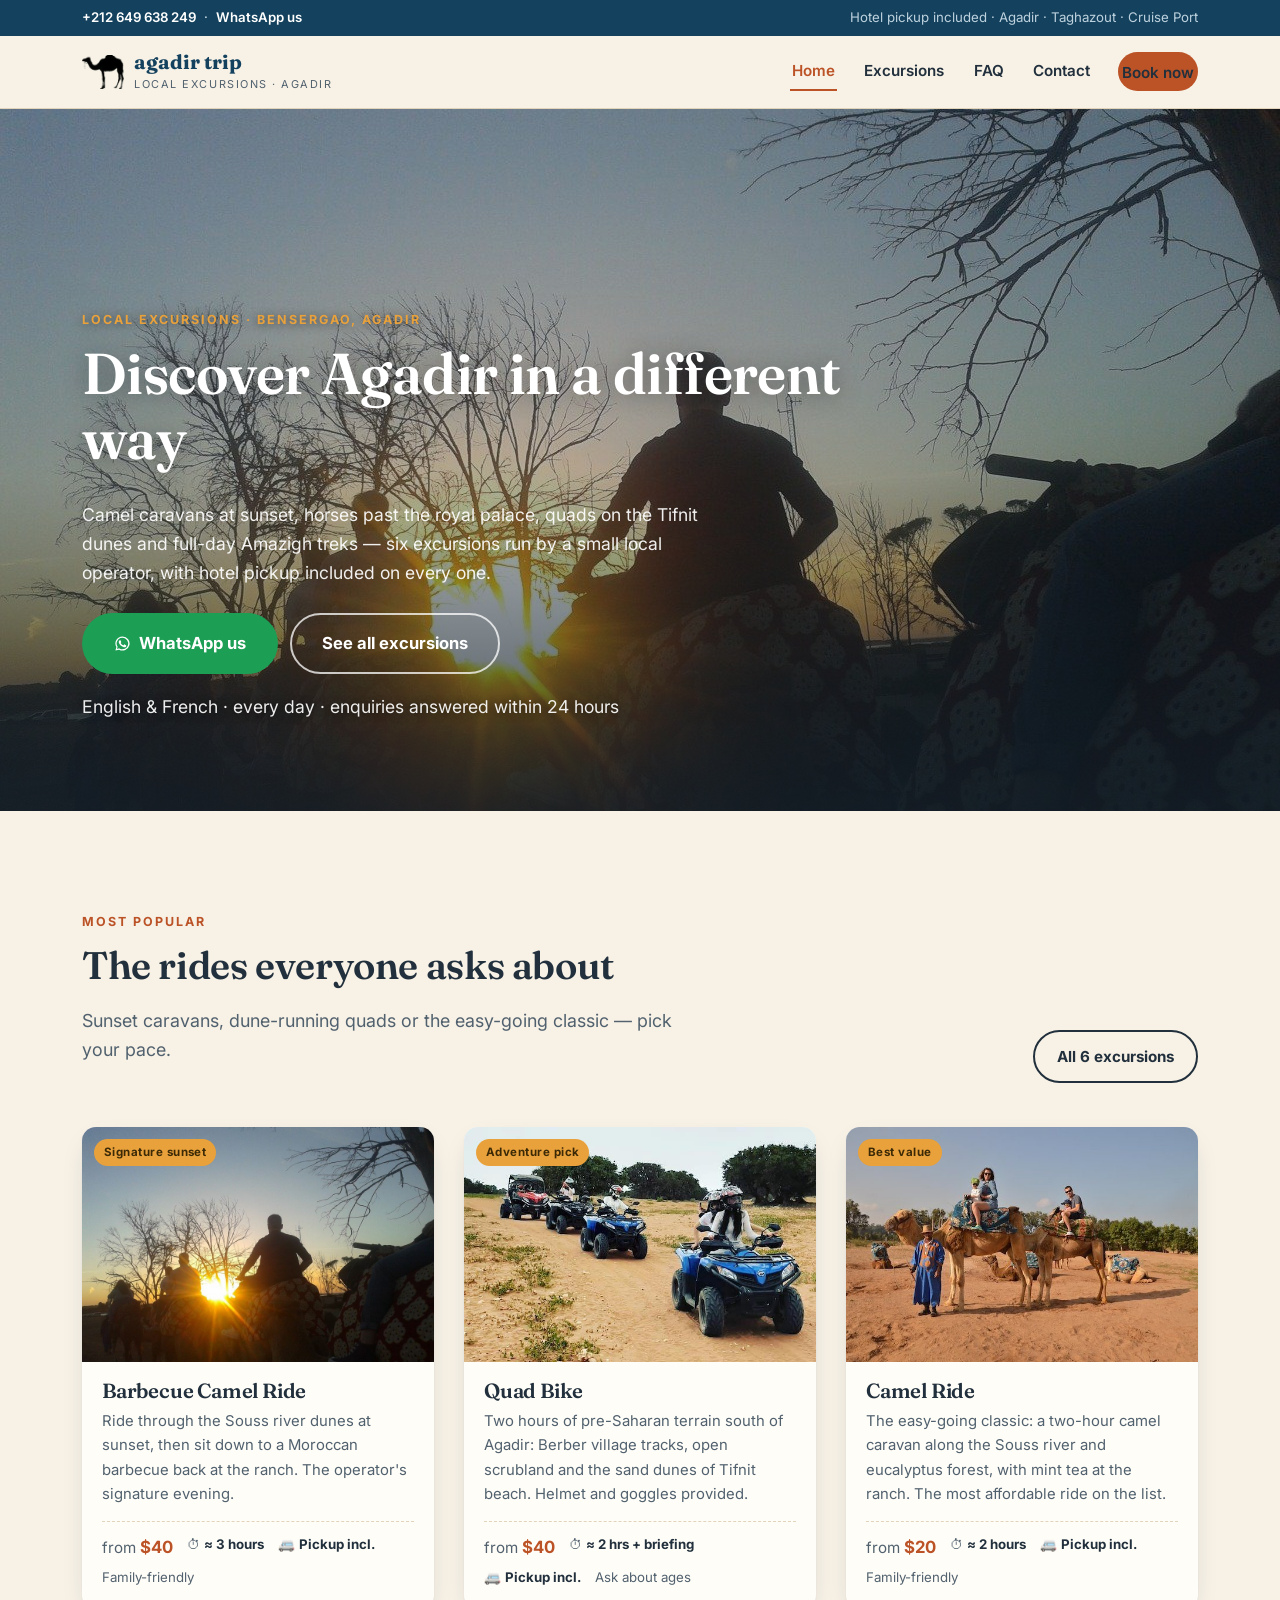
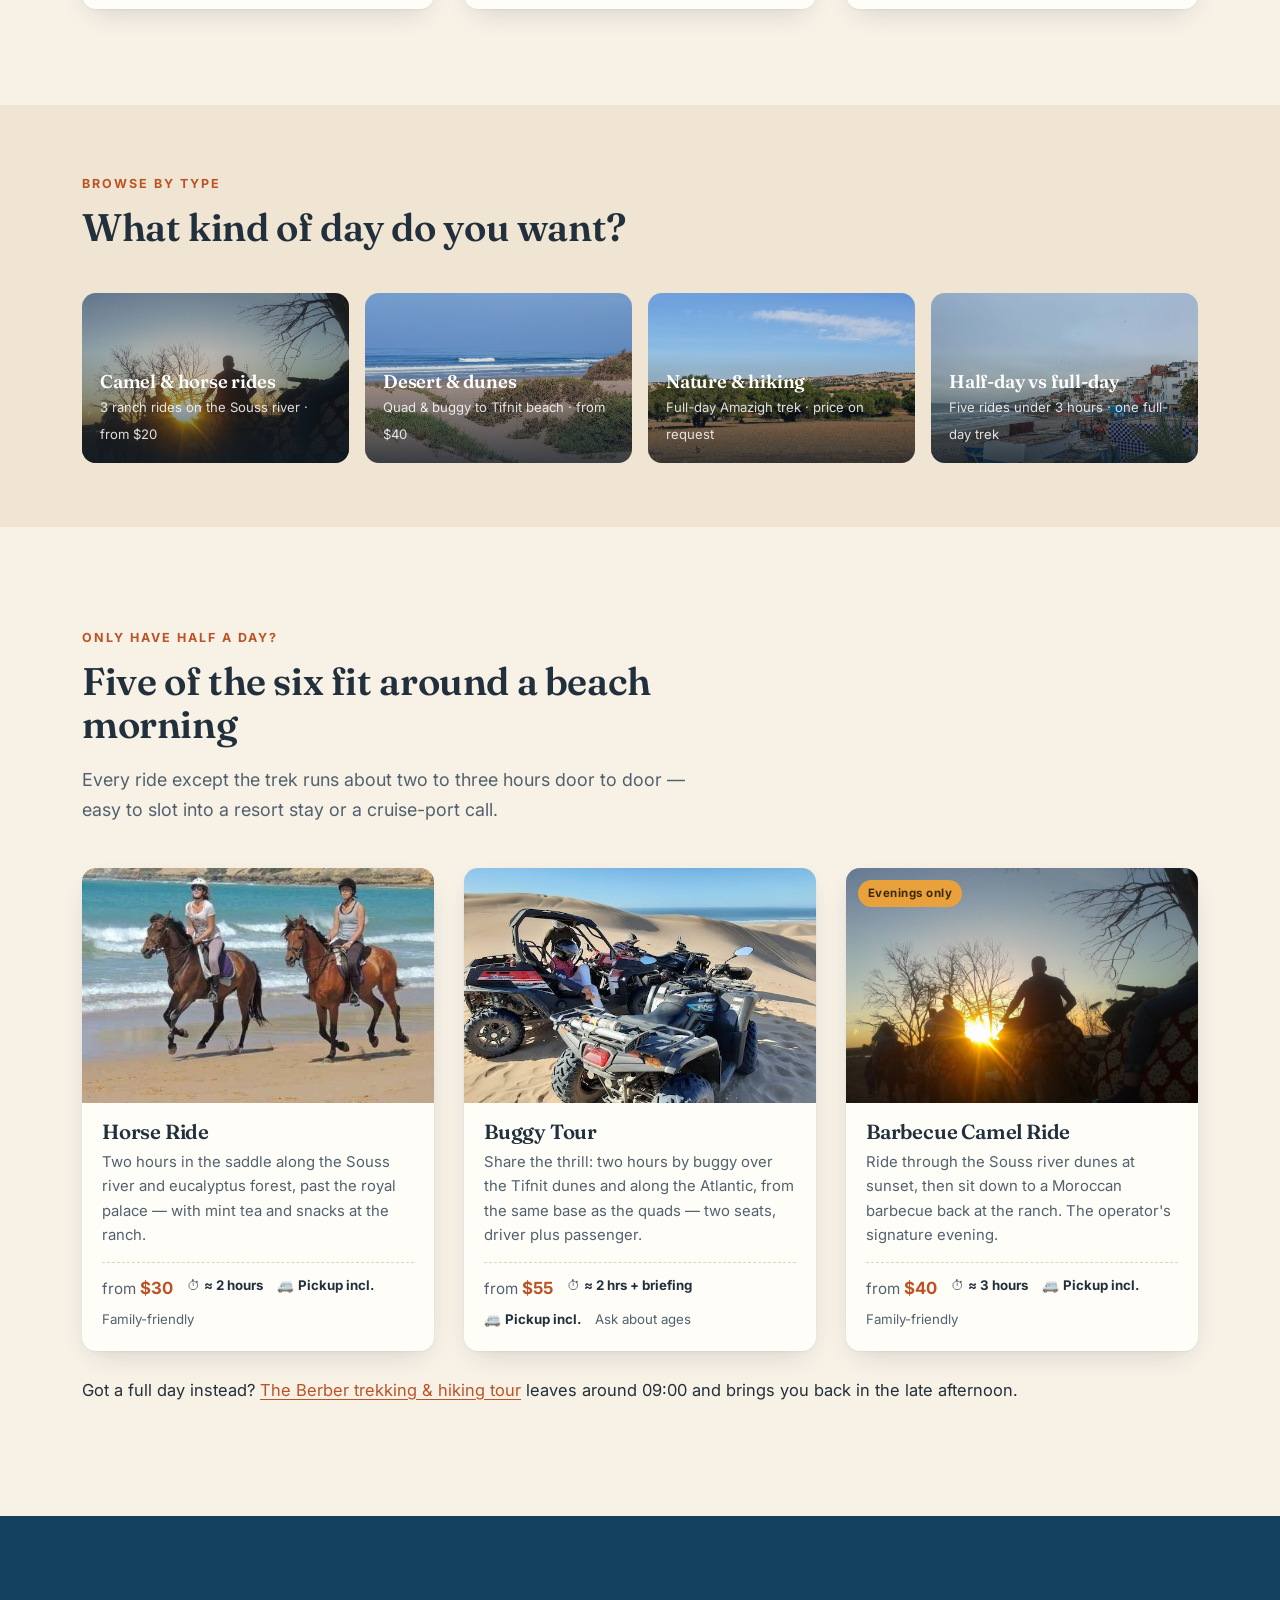
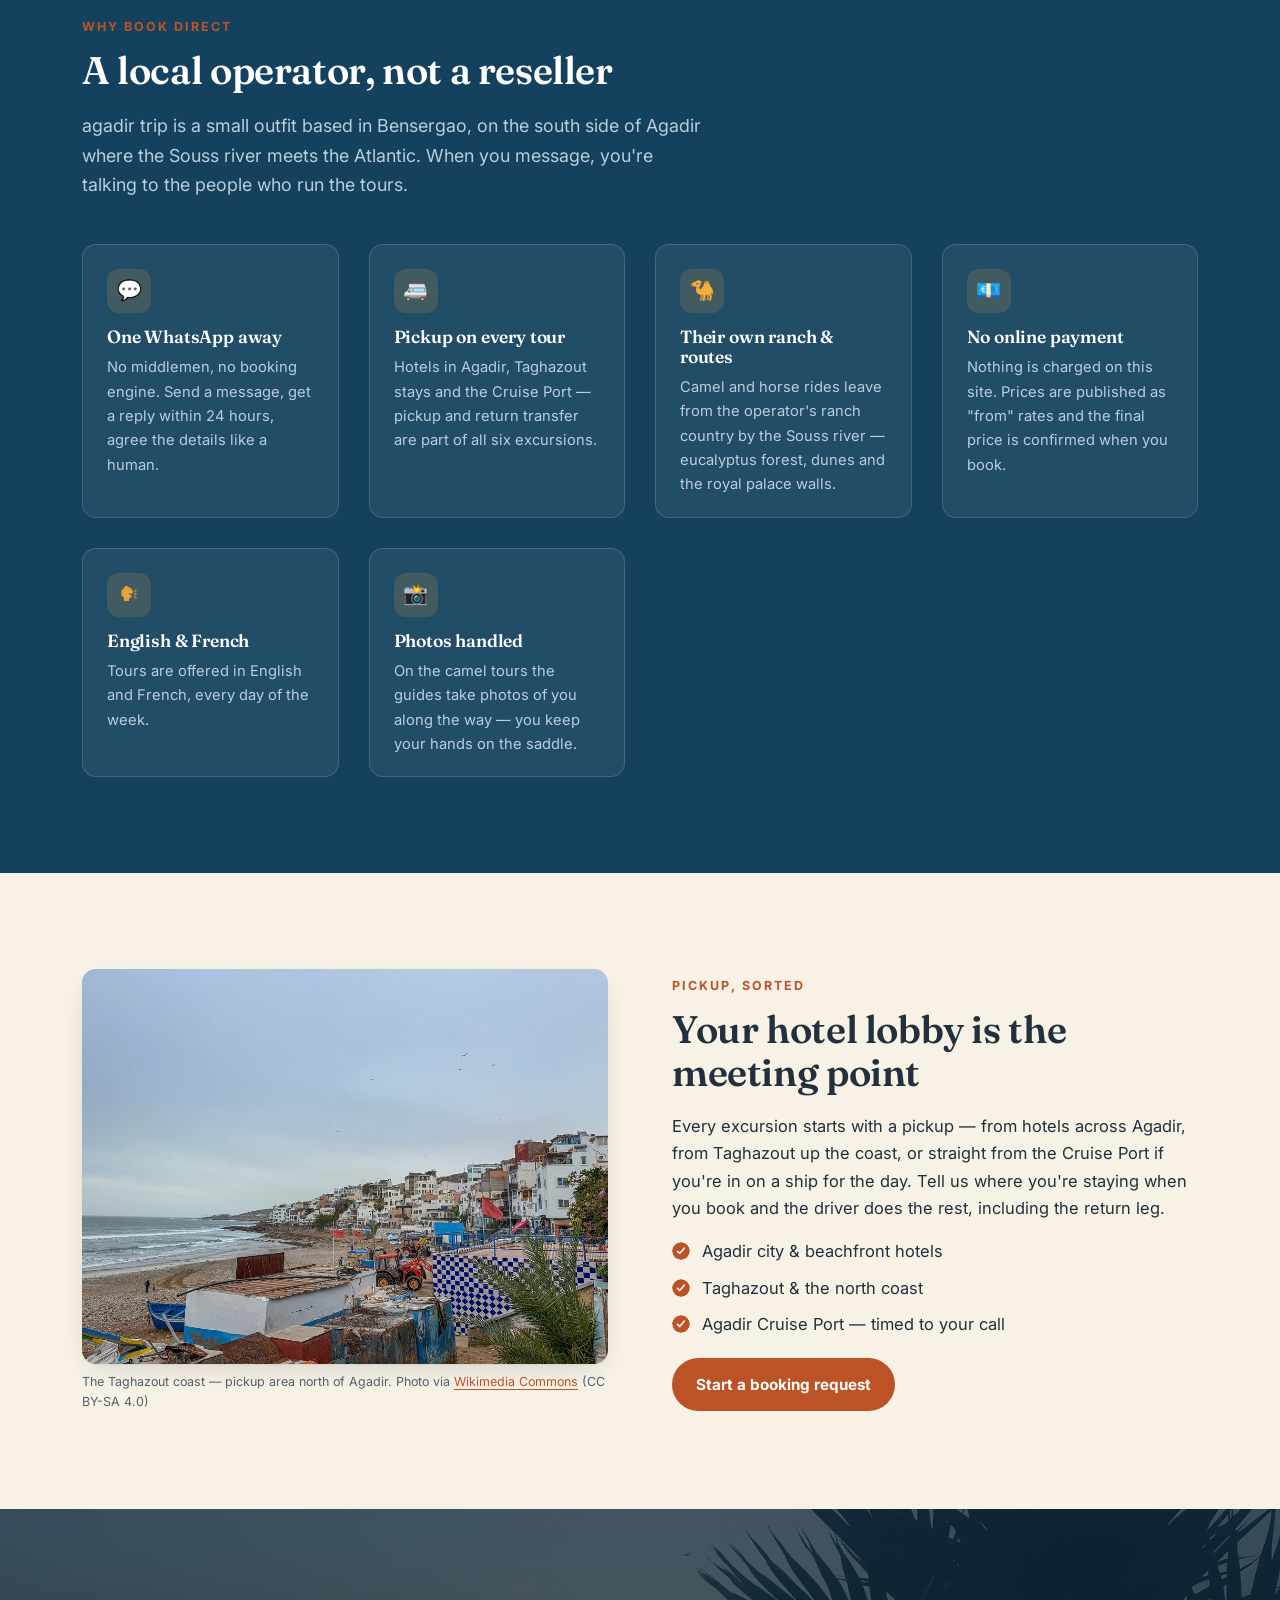
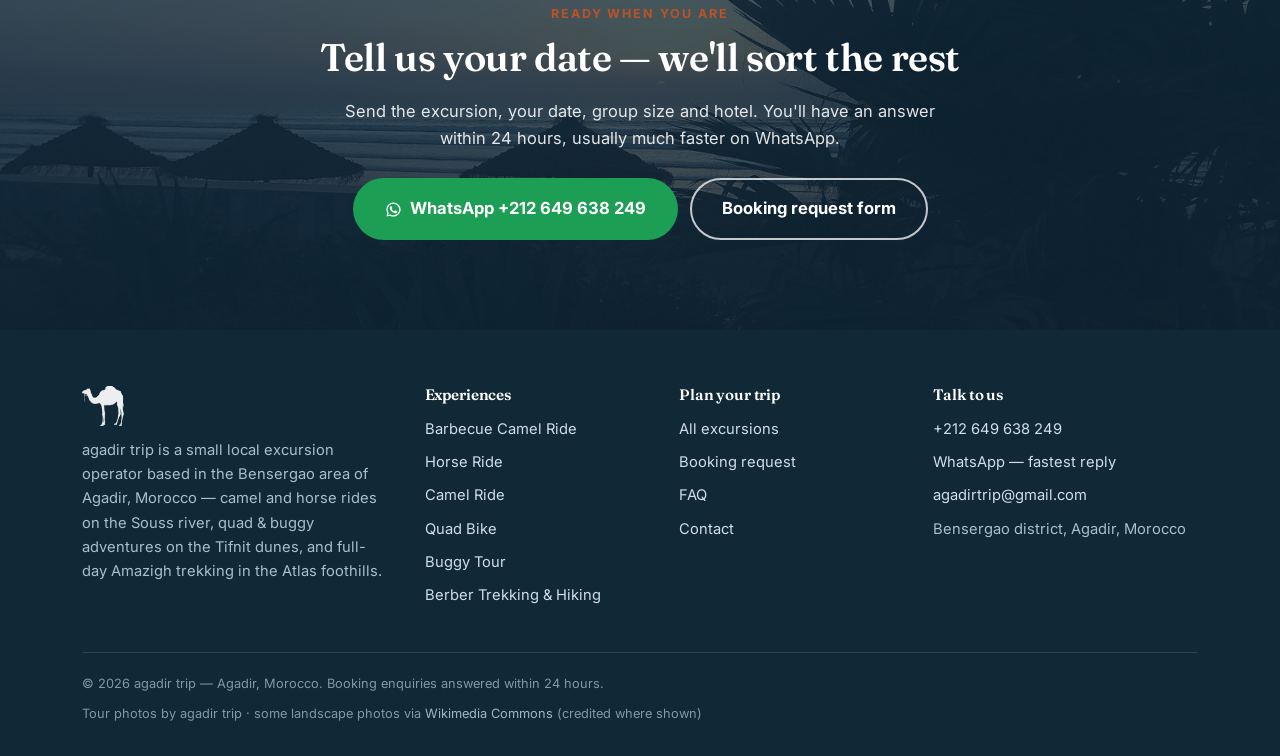
==== index.html @ a67af538 "Rebuild agadirtrip.com as a modern static excursions site Full-crawl-based rebuild: 6 excursions at " ====
<!DOCTYPE html>
<html lang="en">
<head>
<meta charset="utf-8">
<meta name="viewport" content="width=device-width, initial-scale=1">
<title>agadir trip — Camel rides, quad & buggy tours and Berber trekking in Agadir</title>
<meta name="description" content="Local Agadir excursion operator in Bensergao: sunset barbecue camel ride, horse ride past the royal palace, camel caravans, quad and buggy tours to the Tifnit dunes, and full-day Berber trekking. Hotel pickup included — book direct on WhatsApp.">
<link rel="canonical" href="https://sugarglider7.github.io/agadir-trip/">
<meta property="og:type" content="website">
<meta property="og:site_name" content="agadir trip">
<meta property="og:title" content="agadir trip — Camel rides, quad & buggy tours and Berber trekking in Agadir">
<meta property="og:description" content="Local Agadir excursion operator in Bensergao: sunset barbecue camel ride, horse ride past the royal palace, camel caravans, quad and buggy tours to the Tifnit dunes, and full-day Berber trekking. Hotel pickup included — book direct on WhatsApp.">
<meta property="og:url" content="https://sugarglider7.github.io/agadir-trip/">
<meta property="og:image" content="https://sugarglider7.github.io/agadir-trip/assets/img/hero-home.jpg">
<meta name="twitter:card" content="summary_large_image">
<link rel="icon" type="image/png" href="assets/img/favicon.png">
<link rel="preconnect" href="https://fonts.googleapis.com">
<link rel="preconnect" href="https://fonts.gstatic.com" crossorigin>
<link href="https://fonts.googleapis.com/css2?family=Fraunces:opsz,wght@9..144,500;9..144,600;9..144,700&family=Inter:wght@400;600;700&display=swap" rel="stylesheet">
<link rel="stylesheet" href="assets/css/main.css">
<script type="application/ld+json">{"@context": "https://schema.org", "@type": "TouristInformationCenter", "name": "agadir trip", "url": "https://sugarglider7.github.io/agadir-trip/", "telephone": "+212649638249", "email": "agadirtrip@gmail.com", "address": {"@type": "PostalAddress", "addressLocality": "Agadir", "addressRegion": "Souss-Massa", "addressCountry": "MA"}, "areaServed": ["Agadir", "Taghazout", "Agadir Cruise Port"], "description": "Local excursion operator in Bensergao, Agadir: camel rides, horse rides, quad and buggy tours, and Berber trekking, with hotel pickup included."}</script>
</head>
<body>
<div class="topstrip">
  <div class="wrap">
    <span><a href="tel:+212649638249">+212 649 638 249</a> &nbsp;·&nbsp; <a href="https://wa.me/212649638249?text=Hello%20agadir%20trip%21%20I%20have%20a%20question%20about%20your%20Agadir%20excursions." target="_blank" rel="noopener">WhatsApp us</a></span>
    <span class="strip-note">Hotel pickup included · Agadir · Taghazout · Cruise Port</span>
  </div>
</div>
<header class="site-head">
  <div class="wrap">
    <a class="brand" href="./">
      <img src="assets/img/mark.png" alt="" width="42" height="34">
      <span><span class="brand-name">agadir trip</span>
      <span class="brand-sub">Local excursions · Agadir</span></span>
    </a>
    <button class="nav-toggle" aria-expanded="false" aria-controls="main-nav" aria-label="Menu">
      <span></span><span></span><span></span>
    </button>
    <nav class="main-nav" id="main-nav" aria-label="Main">
      <a href="./" aria-current="page">Home</a>
      <a href="excursions/">Excursions</a>
      <a href="faq/">FAQ</a>
      <a href="contact/">Contact</a>
      <a class="btn btn-primary" href="book/">Book now</a>
    </nav>
  </div>
</header>
<main>
<section class="hero">
  <div class="hero-media">
    <img src="assets/img/hero-home.jpg" alt="Camel caravan riding into the sunset through the trees near the Souss river, Agadir" fetchpriority="high" width="1280" height="960">
  </div>
  <div class="wrap">
    <span class="kicker">Local excursions · Bensergao, Agadir</span>
    <h1>Discover Agadir in a different way</h1>
    <p>Camel caravans at sunset, horses past the royal palace, quads on the Tifnit dunes and full-day Amazigh treks — six excursions run by a small local operator, with hotel pickup included on every one.</p>
    <div class="hero-ctas">
      <a class="btn btn-whatsapp btn-lg" href="https://wa.me/212649638249?text=Hello%20agadir%20trip%21%20I%20have%20a%20question%20about%20your%20Agadir%20excursions." target="_blank" rel="noopener"><svg width="17" height="17" viewBox="0 0 24 24" fill="currentColor" aria-hidden="true"><path d="M12 2a10 10 0 0 0-8.6 15.1L2 22l5.1-1.3A10 10 0 1 0 12 2Zm0 18.2c-1.6 0-3.1-.4-4.4-1.2l-.3-.2-3 .8.8-3-.2-.3A8.2 8.2 0 1 1 12 20.2Zm4.6-6.1c-.3-.1-1.5-.7-1.7-.8-.2-.1-.4-.1-.6.1-.2.3-.7.8-.8 1-.1.2-.3.2-.6.1a6.7 6.7 0 0 1-3.3-2.9c-.2-.4 0-.5.1-.7l.5-.6c.1-.2.1-.3 0-.5l-.8-1.9c-.2-.5-.4-.4-.6-.4h-.5c-.2 0-.5.1-.7.3-.2.3-.9.9-.9 2.2s.9 2.5 1.1 2.7c.1.2 1.9 2.9 4.6 4 .6.3 1.1.4 1.5.6.6.2 1.2.2 1.6.1.5-.1 1.5-.6 1.7-1.2.2-.6.2-1.1.2-1.2-.1-.1-.3-.2-.6-.3Z"/></svg> WhatsApp us</a>
      <a class="btn btn-ghost-light btn-lg" href="excursions/">See all excursions</a>
    </div>
    <p class="hero-note">English &amp; French · every day · enquiries answered within 24 hours</p>
  </div>
</section>

<section class="section">
  <div class="wrap">
    <div class="section-head-row">
      <div class="section-head">
        <span class="kicker">Most popular</span>
        <h2>The rides everyone asks about</h2>
        <p class="lede">Sunset caravans, dune-running quads or the easy-going classic — pick your pace.</p>
      </div>
      <a class="btn btn-ghost" href="excursions/">All 6 excursions</a>
    </div>
    <div class="card-grid">
      <article class="xcard reveal">
  <div class="xcard-media"><div class="badge-row"><span class="badge badge-amber">Signature sunset</span></div>
    <img src="assets/img/card-bbq-camel.jpg" alt="Camel caravan riding into the sunset near Agadir" loading="lazy" width="600" height="400">
  </div>
  <div class="xcard-body">
    <h3><a href="agadir-barbecue-camel-ride/">Barbecue Camel Ride</a></h3>
    <p class="xcard-desc">Ride through the Souss river dunes at sunset, then sit down to a Moroccan barbecue back at the ranch. The operator's signature evening.</p>
    <div class="xcard-meta">
      <span class="xcard-price">from <strong>$40</strong></span>
      <span>⏱ <strong>≈ 3 hours</strong></span>
      <span>🚐 <strong>Pickup incl.</strong></span>
      <span>Family-friendly</span>
    </div>
  </div>
</article>
      <article class="xcard reveal">
  <div class="xcard-media"><div class="badge-row"><span class="badge badge-amber">Adventure pick</span></div>
    <img src="assets/img/card-quad.jpg" alt="Group of quad bikes riding a dirt track between argan trees" loading="lazy" width="600" height="400">
  </div>
  <div class="xcard-body">
    <h3><a href="quad-bike-in-agadir/">Quad Bike</a></h3>
    <p class="xcard-desc">Two hours of pre-Saharan terrain south of Agadir: Berber village tracks, open scrubland and the sand dunes of Tifnit beach. Helmet and goggles provided.</p>
    <div class="xcard-meta">
      <span class="xcard-price">from <strong>$40</strong></span>
      <span>⏱ <strong>≈ 2 hrs + briefing</strong></span>
      <span>🚐 <strong>Pickup incl.</strong></span>
      <span>Ask about ages</span>
    </div>
  </div>
</article>
      <article class="xcard reveal">
  <div class="xcard-media"><div class="badge-row"><span class="badge badge-amber">Best value</span></div>
    <img src="assets/img/card-camel.jpg" alt="Families with children riding camels at the ranch near Agadir" loading="lazy" width="600" height="400">
  </div>
  <div class="xcard-body">
    <h3><a href="camel-ride-in-agadir/">Camel Ride</a></h3>
    <p class="xcard-desc">The easy-going classic: a two-hour camel caravan along the Souss river and eucalyptus forest, with mint tea at the ranch. The most affordable ride on the list.</p>
    <div class="xcard-meta">
      <span class="xcard-price">from <strong>$20</strong></span>
      <span>⏱ <strong>≈ 2 hours</strong></span>
      <span>🚐 <strong>Pickup incl.</strong></span>
      <span>Family-friendly</span>
    </div>
  </div>
</article>
    </div>
  </div>
</section>

<section class="section-tight section-deep">
  <div class="wrap">
    <div class="section-head">
      <span class="kicker">Browse by type</span>
      <h2>What kind of day do you want?</h2>
    </div>
    <div class="type-grid">
      <a class="type-tile reveal" href="agadir-barbecue-camel-ride/">
        <img src="assets/img/card-bbq-camel.jpg" alt="" loading="lazy" width="900" height="675">
        <div class="type-body"><h3>Camel &amp; horse rides</h3><span>3 ranch rides on the Souss river · from $20</span></div>
      </a>
      <a class="type-tile reveal" href="quad-bike-in-agadir/">
        <img src="assets/img/atm-dunes-sidi-rabat.jpg" alt="" loading="lazy" width="1200" height="675">
        <div class="type-body"><h3>Desert &amp; dunes</h3><span>Quad &amp; buggy to Tifnit beach · from $40</span></div>
      </a>
      <a class="type-tile reveal" href="trekking-and-hiking-tour-in-agadir-with-the-locals-amazigh-people/">
        <img src="assets/img/card-trek.jpg" alt="" loading="lazy" width="900" height="598">
        <div class="type-body"><h3>Nature &amp; hiking</h3><span>Full-day Amazigh trek · price on request</span></div>
      </a>
      <a class="type-tile reveal" href="excursions/">
        <img src="assets/img/atm-taghazout-coast.jpg" alt="" loading="lazy" width="1000" height="750">
        <div class="type-body"><h3>Half-day vs full-day</h3><span>Five rides under 3 hours · one full-day trek</span></div>
      </a>
    </div>
  </div>
</section>

<section class="section">
  <div class="wrap">
    <div class="section-head">
      <span class="kicker">Only have half a day?</span>
      <h2>Five of the six fit around a beach morning</h2>
      <p class="lede">Every ride except the trek runs about two to three hours door to door — easy to slot into a resort stay or a cruise-port call.</p>
    </div>
    <div class="card-grid">
      <article class="xcard reveal">
  <div class="xcard-media">
    <img src="assets/img/card-horse.jpg" alt="Two riders on horseback by the Atlantic coast" loading="lazy" width="600" height="400">
  </div>
  <div class="xcard-body">
    <h3><a href="agadir-horse-ride/">Horse Ride</a></h3>
    <p class="xcard-desc">Two hours in the saddle along the Souss river and eucalyptus forest, past the royal palace — with mint tea and snacks at the ranch.</p>
    <div class="xcard-meta">
      <span class="xcard-price">from <strong>$30</strong></span>
      <span>⏱ <strong>≈ 2 hours</strong></span>
      <span>🚐 <strong>Pickup incl.</strong></span>
      <span>Family-friendly</span>
    </div>
  </div>
</article>
      <article class="xcard reveal">
  <div class="xcard-media">
    <img src="assets/img/card-buggy.jpg" alt="Red buggies and a quad parked on the Tifnit dunes above the Atlantic" loading="lazy" width="600" height="400">
  </div>
  <div class="xcard-body">
    <h3><a href="buggy-tour-in-agadir/">Buggy Tour</a></h3>
    <p class="xcard-desc">Share the thrill: two hours by buggy over the Tifnit dunes and along the Atlantic, from the same base as the quads — two seats, driver plus passenger.</p>
    <div class="xcard-meta">
      <span class="xcard-price">from <strong>$55</strong></span>
      <span>⏱ <strong>≈ 2 hrs + briefing</strong></span>
      <span>🚐 <strong>Pickup incl.</strong></span>
      <span>Ask about ages</span>
    </div>
  </div>
</article>
      <article class="xcard reveal">
  <div class="xcard-media"><div class="badge-row"><span class="badge badge-amber">Evenings only</span></div>
    <img src="assets/img/card-bbq-camel.jpg" alt="Camel caravan riding into the sunset near Agadir" loading="lazy" width="600" height="400">
  </div>
  <div class="xcard-body">
    <h3><a href="agadir-barbecue-camel-ride/">Barbecue Camel Ride</a></h3>
    <p class="xcard-desc">Ride through the Souss river dunes at sunset, then sit down to a Moroccan barbecue back at the ranch. The operator's signature evening.</p>
    <div class="xcard-meta">
      <span class="xcard-price">from <strong>$40</strong></span>
      <span>⏱ <strong>≈ 3 hours</strong></span>
      <span>🚐 <strong>Pickup incl.</strong></span>
      <span>Family-friendly</span>
    </div>
  </div>
</article>
    </div>
    <p style="margin-top:26px">Got a full day instead? <a href="trekking-and-hiking-tour-in-agadir-with-the-locals-amazigh-people/">The Berber trekking &amp; hiking tour</a> leaves around 09:00 and brings you back in the late afternoon.</p>
  </div>
</section>

<section class="section section-dark">
  <div class="wrap">
    <div class="section-head">
      <span class="kicker">Why book direct</span>
      <h2>A local operator, not a reseller</h2>
      <p class="lede">agadir trip is a small outfit based in Bensergao, on the south side of Agadir where the Souss river meets the Atlantic. When you message, you're talking to the people who run the tours.</p>
    </div>
    <div class="feature-grid">
      <div class="feature reveal"><div class="f-icon">💬</div><h3>One WhatsApp away</h3><p>No middlemen, no booking engine. Send a message, get a reply within 24 hours, agree the details like a human.</p></div>
      <div class="feature reveal"><div class="f-icon">🚐</div><h3>Pickup on every tour</h3><p>Hotels in Agadir, Taghazout stays and the Cruise Port — pickup and return transfer are part of all six excursions.</p></div>
      <div class="feature reveal"><div class="f-icon">🐪</div><h3>Their own ranch &amp; routes</h3><p>Camel and horse rides leave from the operator's ranch country by the Souss river — eucalyptus forest, dunes and the royal palace walls.</p></div>
      <div class="feature reveal"><div class="f-icon">💶</div><h3>No online payment</h3><p>Nothing is charged on this site. Prices are published as "from" rates and the final price is confirmed when you book.</p></div>
      <div class="feature reveal"><div class="f-icon">🗣</div><h3>English &amp; French</h3><p>Tours are offered in English and French, every day of the week.</p></div>
      <div class="feature reveal"><div class="f-icon">📸</div><h3>Photos handled</h3><p>On the camel tours the guides take photos of you along the way — you keep your hands on the saddle.</p></div>
    </div>
  </div>
</section>

<section class="section">
  <div class="wrap split">
    <figure class="reveal">
      <img src="assets/img/atm-taghazout-coast.jpg" alt="The Atlantic coast at Taghazout, north of Agadir" loading="lazy" width="1000" height="750">
      <figcaption>The Taghazout coast — pickup area north of Agadir. Photo via <a href="https://commons.wikimedia.org/wiki/File:Taghazout_coast_-_2026-02-02_02.jpg" target="_blank" rel="noopener">Wikimedia Commons</a> (CC BY-SA 4.0)</figcaption>
    </figure>
    <div>
      <span class="kicker">Pickup, sorted</span>
      <h2>Your hotel lobby is the meeting point</h2>
      <p>Every excursion starts with a pickup — from hotels across Agadir, from Taghazout up the coast, or straight from the Cruise Port if you're in on a ship for the day. Tell us where you're staying when you book and the driver does the rest, including the return leg.</p>
      <ul class="tick-list">
        <li>Agadir city &amp; beachfront hotels</li>
        <li>Taghazout &amp; the north coast</li>
        <li>Agadir Cruise Port — timed to your call</li>
      </ul>
      <a class="btn btn-primary" href="book/">Start a booking request</a>
    </div>
  </div>
</section>

<section class="cta-band">
  <div class="cta-media"><img src="assets/img/hero-contact.jpg" alt="" loading="lazy" width="1600" height="900"></div>
  <div class="wrap">
    <span class="kicker">Ready when you are</span>
    <h2>Tell us your date — we'll sort the rest</h2>
    <p>Send the excursion, your date, group size and hotel. You'll have an answer within 24 hours, usually much faster on WhatsApp.</p>
    <div class="hero-ctas">
      <a class="btn btn-whatsapp btn-lg" href="https://wa.me/212649638249?text=Hello%20agadir%20trip%21%20I%20have%20a%20question%20about%20your%20Agadir%20excursions." target="_blank" rel="noopener"><svg width="17" height="17" viewBox="0 0 24 24" fill="currentColor" aria-hidden="true"><path d="M12 2a10 10 0 0 0-8.6 15.1L2 22l5.1-1.3A10 10 0 1 0 12 2Zm0 18.2c-1.6 0-3.1-.4-4.4-1.2l-.3-.2-3 .8.8-3-.2-.3A8.2 8.2 0 1 1 12 20.2Zm4.6-6.1c-.3-.1-1.5-.7-1.7-.8-.2-.1-.4-.1-.6.1-.2.3-.7.8-.8 1-.1.2-.3.2-.6.1a6.7 6.7 0 0 1-3.3-2.9c-.2-.4 0-.5.1-.7l.5-.6c.1-.2.1-.3 0-.5l-.8-1.9c-.2-.5-.4-.4-.6-.4h-.5c-.2 0-.5.1-.7.3-.2.3-.9.9-.9 2.2s.9 2.5 1.1 2.7c.1.2 1.9 2.9 4.6 4 .6.3 1.1.4 1.5.6.6.2 1.2.2 1.6.1.5-.1 1.5-.6 1.7-1.2.2-.6.2-1.1.2-1.2-.1-.1-.3-.2-.6-.3Z"/></svg> WhatsApp +212 649 638 249</a>
      <a class="btn btn-ghost-light btn-lg" href="book/">Booking request form</a>
    </div>
  </div>
</section>
</main>
<footer class="site-foot">
  <div class="wrap">
    <div class="foot-grid">
      <div class="foot-brand">
        <img src="assets/img/mark.png" alt="" width="42" height="34" loading="lazy">
        <p>agadir trip is a small local excursion operator based in the Bensergao area of Agadir, Morocco — camel and horse rides on the Souss river, quad &amp; buggy adventures on the Tifnit dunes, and full-day Amazigh trekking in the Atlas foothills.</p>
      </div>
      <div>
        <h4>Experiences</h4>
        <ul>
          <li><a href="agadir-barbecue-camel-ride/">Barbecue Camel Ride</a></li>
          <li><a href="agadir-horse-ride/">Horse Ride</a></li>
          <li><a href="camel-ride-in-agadir/">Camel Ride</a></li>
          <li><a href="quad-bike-in-agadir/">Quad Bike</a></li>
          <li><a href="buggy-tour-in-agadir/">Buggy Tour</a></li>
          <li><a href="trekking-and-hiking-tour-in-agadir-with-the-locals-amazigh-people/">Berber Trekking &amp; Hiking</a></li>
        </ul>
      </div>
      <div>
        <h4>Plan your trip</h4>
        <ul>
          <li><a href="excursions/">All excursions</a></li>
          <li><a href="book/">Booking request</a></li>
          <li><a href="faq/">FAQ</a></li>
          <li><a href="contact/">Contact</a></li>
        </ul>
      </div>
      <div>
        <h4>Talk to us</h4>
        <ul>
          <li><a href="tel:+212649638249">+212 649 638 249</a></li>
          <li><a href="https://wa.me/212649638249?text=Hello%20agadir%20trip%21%20I%20have%20a%20question%20about%20your%20Agadir%20excursions." target="_blank" rel="noopener">WhatsApp — fastest reply</a></li>
          <li><a href="mailto:agadirtrip@gmail.com">agadirtrip@gmail.com</a></li>
          <li>Bensergao district, Agadir, Morocco</li>
        </ul>
      </div>
    </div>
    <div class="foot-legal">
      <span>© 2026 agadir trip — Agadir, Morocco. Booking enquiries answered within 24 hours.</span>
      <span>Tour photos by agadir trip · some landscape photos via <a href="https://commons.wikimedia.org/" target="_blank" rel="noopener">Wikimedia Commons</a> (credited where shown)</span>
    </div>
  </div>
</footer>
<div class="sticky-cta">
  <a class="btn btn-whatsapp" href="https://wa.me/212649638249?text=Hello%20agadir%20trip%21%20I%20have%20a%20question%20about%20your%20Agadir%20excursions." target="_blank" rel="noopener"><svg width="17" height="17" viewBox="0 0 24 24" fill="currentColor" aria-hidden="true"><path d="M12 2a10 10 0 0 0-8.6 15.1L2 22l5.1-1.3A10 10 0 1 0 12 2Zm0 18.2c-1.6 0-3.1-.4-4.4-1.2l-.3-.2-3 .8.8-3-.2-.3A8.2 8.2 0 1 1 12 20.2Zm4.6-6.1c-.3-.1-1.5-.7-1.7-.8-.2-.1-.4-.1-.6.1-.2.3-.7.8-.8 1-.1.2-.3.2-.6.1a6.7 6.7 0 0 1-3.3-2.9c-.2-.4 0-.5.1-.7l.5-.6c.1-.2.1-.3 0-.5l-.8-1.9c-.2-.5-.4-.4-.6-.4h-.5c-.2 0-.5.1-.7.3-.2.3-.9.9-.9 2.2s.9 2.5 1.1 2.7c.1.2 1.9 2.9 4.6 4 .6.3 1.1.4 1.5.6.6.2 1.2.2 1.6.1.5-.1 1.5-.6 1.7-1.2.2-.6.2-1.1.2-1.2-.1-.1-.3-.2-.6-.3Z"/></svg> WhatsApp</a>
  <a class="btn btn-primary" href="book/">Book now</a>
  <button class="cta-close" aria-label="Hide booking bar">×</button>
</div>
<script src="assets/js/main.js"></script>
</body>
</html>
---- assets/css/main.css ----
/* agadir trip — sun-washed Atlantic-Morocco design system
   Palette drawn from the operator's own photos: Souss sand, terracotta track,
   deep Atlantic blue (logo blue #2e7fc2), sunset amber. */

:root {
  --sand: #f7f1e6;
  --sand-deep: #efe5d2;
  --sand-line: #e2d4ba;
  --ink: #21303c;
  --ink-soft: #51616e;
  --atlantic: #14425e;
  --brand-blue: #2e7fc2;
  --terracotta: #bc5327;
  --terracotta-deep: #9c4420;
  --amber: #e9a13b;
  --white: #fffdf8;
  --whatsapp: #1d9e55;
  --shadow: 0 1px 2px rgba(33, 48, 60, .06), 0 10px 30px -12px rgba(33, 48, 60, .22);
  --radius: 14px;
  --radius-sm: 9px;
  --font-display: "Fraunces", Georgia, "Times New Roman", serif;
  --font-body: "Inter", -apple-system, BlinkMacSystemFont, "Segoe UI", Roboto, sans-serif;
  --maxw: 1180px;
}

*, *::before, *::after { box-sizing: border-box; }

html { scroll-behavior: smooth; }

body {
  margin: 0;
  font-family: var(--font-body);
  font-size: 16.5px;
  line-height: 1.65;
  color: var(--ink);
  background: var(--sand);
  -webkit-font-smoothing: antialiased;
}

img { max-width: 100%; height: auto; display: block; }

h1, h2, h3, h4 {
  font-family: var(--font-display);
  font-weight: 600;
  line-height: 1.12;
  color: var(--ink);
  margin: 0 0 .5em;
  letter-spacing: -.01em;
}
h1 { font-size: clamp(2.1rem, 5.2vw, 3.6rem); }
h2 { font-size: clamp(1.65rem, 3.4vw, 2.4rem); }
h3 { font-size: 1.28rem; }

p { margin: 0 0 1em; }
a { color: var(--terracotta); text-underline-offset: 3px; }
a:hover { color: var(--terracotta-deep); }
ul { padding-left: 1.2em; }

:focus-visible {
  outline: 3px solid var(--brand-blue);
  outline-offset: 2px;
  border-radius: 3px;
}

.wrap { max-width: var(--maxw); margin: 0 auto; padding: 0 clamp(18px, 4vw, 32px); }

.kicker {
  display: inline-block;
  font-size: .78rem;
  font-weight: 700;
  letter-spacing: .16em;
  text-transform: uppercase;
  color: var(--terracotta);
  margin-bottom: .9em;
}

.lede { font-size: 1.12rem; color: var(--ink-soft); max-width: 46em; }

/* ---------- header ---------- */
.topstrip {
  background: var(--atlantic);
  color: #dcebf5;
  font-size: .83rem;
  padding: 7px 0;
}
.topstrip .wrap { display: flex; justify-content: space-between; align-items: center; gap: 12px; }
.topstrip a { color: #fff; text-decoration: none; font-weight: 600; }
.topstrip a:hover { text-decoration: underline; color: #fff; }
.topstrip .strip-note { opacity: .85; }
@media (max-width: 640px) { .topstrip .strip-note { display: none; } .topstrip .wrap { justify-content: center; } }

.site-head {
  position: sticky;
  top: 0;
  z-index: 60;
  background: rgba(247, 241, 230, .94);
  backdrop-filter: blur(8px);
  border-bottom: 1px solid var(--sand-line);
}
.site-head .wrap {
  display: flex;
  align-items: center;
  justify-content: space-between;
  gap: 18px;
  min-height: 72px;
}
.brand { display: flex; align-items: center; gap: 10px; text-decoration: none; }
.brand img { height: 34px; width: auto; }
.brand .brand-sub {
  font-size: .68rem; letter-spacing: .14em; text-transform: uppercase;
  color: var(--ink-soft); display: block; margin-top: -2px;
}
.brand .brand-name {
  font-family: var(--font-display); font-weight: 700; font-size: 1.25rem;
  color: var(--atlantic); line-height: 1;
}

.main-nav { display: flex; align-items: center; gap: clamp(10px, 2vw, 26px); }
.main-nav a {
  text-decoration: none; color: var(--ink); font-weight: 600; font-size: .95rem;
  padding: 6px 2px; border-bottom: 2px solid transparent;
  transition: color .15s, border-color .15s;
}
.main-nav a:hover { color: var(--terracotta); }
.main-nav a[aria-current="page"] { color: var(--terracotta); border-bottom-color: var(--terracotta); }
.main-nav .btn { border-bottom: none; }

.nav-toggle {
  display: none;
  background: none; border: 1px solid var(--sand-line); border-radius: 8px;
  width: 48px; height: 48px; cursor: pointer; padding: 0;
  align-items: center; justify-content: center; flex-direction: column; gap: 5px;
}
.nav-toggle span { display: block; width: 22px; height: 2px; background: var(--ink); transition: transform .2s, opacity .2s; }
.nav-toggle[aria-expanded="true"] span:nth-child(1) { transform: translateY(7px) rotate(45deg); }
.nav-toggle[aria-expanded="true"] span:nth-child(2) { opacity: 0; }
.nav-toggle[aria-expanded="true"] span:nth-child(3) { transform: translateY(-7px) rotate(-45deg); }

@media (max-width: 880px) {
  .nav-toggle { display: inline-flex; }
  .main-nav {
    display: none;
    position: absolute; left: 0; right: 0; top: 100%;
    background: var(--white);
    border-bottom: 1px solid var(--sand-line);
    flex-direction: column; align-items: stretch; gap: 0;
    padding: 10px 20px 20px;
    box-shadow: var(--shadow);
  }
  .main-nav.open { display: flex; }
  .main-nav a { padding: 13px 4px; font-size: 1.05rem; border-bottom: 1px solid var(--sand-deep); }
  .main-nav .btn { margin-top: 14px; text-align: center; }
}

/* ---------- buttons ---------- */
.btn {
  display: inline-flex; align-items: center; justify-content: center; gap: 8px;
  padding: 12px 22px;
  border-radius: 999px;
  font-weight: 700; font-size: .95rem;
  text-decoration: none;
  border: 2px solid transparent;
  cursor: pointer;
  transition: transform .15s, box-shadow .15s, background .15s, color .15s;
}
.btn:active { transform: translateY(1px); }
.btn-primary { background: var(--terracotta); color: #fff; }
.btn-primary:hover { background: var(--terracotta-deep); color: #fff; box-shadow: var(--shadow); }
.btn-whatsapp { background: var(--whatsapp); color: #fff; }
.btn-whatsapp:hover { background: #16813f; color: #fff; box-shadow: var(--shadow); }
.btn-ghost { background: transparent; color: var(--ink); border-color: var(--ink); }
.btn-ghost:hover { background: var(--ink); color: var(--sand); }
.btn-ghost-light { background: transparent; color: #fff; border-color: rgba(255,255,255,.75); }
.btn-ghost-light:hover { background: rgba(255,255,255,.14); color: #fff; }
.btn-lg { padding: 15px 30px; font-size: 1.04rem; }
.btn svg { flex: 0 0 auto; }

/* ---------- hero ---------- */
.hero {
  position: relative;
  color: #fff;
  display: flex; align-items: flex-end;
  min-height: clamp(520px, 78vh, 760px);
  isolation: isolate;
  overflow: hidden;
}
.hero-media { position: absolute; inset: 0; z-index: -1; }
.hero-media img { width: 100%; height: 100%; object-fit: cover; }
.hero-media::after {
  content: "";
  position: absolute; inset: 0;
  background: linear-gradient(to top, rgba(18, 31, 42, .82) 0%, rgba(18, 31, 42, .32) 48%, rgba(18, 31, 42, .18) 100%);
}
.hero .wrap { width: 100%; padding-top: 80px; padding-bottom: clamp(36px, 6vw, 72px); }
.hero h1 { color: #fff; max-width: 15em; text-shadow: 0 2px 24px rgba(0,0,0,.35); }
.hero .kicker { color: var(--amber); text-shadow: 0 1px 10px rgba(0, 0, 0, .55); }
.hero p { max-width: 36em; font-size: 1.1rem; color: rgba(255,255,255,.92); }
.hero-ctas { display: flex; flex-wrap: wrap; gap: 12px; margin-top: 26px; }
.hero-note { margin-top: 18px; font-size: .86rem; color: rgba(255,255,255,.78); text-shadow: 0 1px 8px rgba(0,0,0,.5); }

/* split hero for tour pages */
.tour-hero { background: var(--atlantic); color: #fff; overflow: hidden; }
.tour-hero .wrap {
  display: grid; grid-template-columns: minmax(0, 1fr) minmax(0, 1fr);
  gap: clamp(24px, 4vw, 56px);
  align-items: center;
  padding-top: clamp(40px, 6vw, 72px);
  padding-bottom: clamp(40px, 6vw, 72px);
}
.tour-hero h1 { color: #fff; }
.tour-hero .kicker { color: var(--amber); }
.tour-hero p { color: rgba(255,255,255,.88); }
.tour-hero figure { margin: 0; position: relative; }
.tour-hero figure img {
  border-radius: var(--radius);
  box-shadow: 0 22px 50px -18px rgba(0,0,0,.55);
  width: 100%; height: auto;
  aspect-ratio: 4 / 3;
  object-fit: cover;
}
.tour-hero figcaption { font-size: .78rem; color: rgba(255,255,255,.6); margin-top: 8px; }
.tour-hero .crumb { font-size: .85rem; margin-bottom: 1.4em; }
.tour-hero .crumb a { color: rgba(255,255,255,.75); text-decoration: none; }
.tour-hero .crumb a:hover { color: #fff; text-decoration: underline; }
@media (max-width: 820px) {
  .tour-hero .wrap { grid-template-columns: 1fr; }
  .tour-hero figure { order: -1; }
}

/* ---------- quick facts bar ---------- */
.facts-bar { background: var(--white); border-bottom: 1px solid var(--sand-line); }
.facts-bar .wrap {
  display: grid;
  grid-template-columns: repeat(auto-fit, minmax(150px, 1fr));
  gap: 0;
}
.fact {
  padding: 16px 18px 14px;
  border-left: 1px solid var(--sand-deep);
}
.fact:first-child { border-left: none; }
.fact .fact-label {
  display: block; font-size: .7rem; font-weight: 700;
  letter-spacing: .12em; text-transform: uppercase; color: var(--ink-soft);
}
.fact .fact-value { font-weight: 600; font-size: .98rem; }
@media (max-width: 640px) {
  .facts-bar .wrap { grid-template-columns: 1fr 1fr; padding: 0; }
  .fact { border-top: 1px solid var(--sand-deep); }
  .fact:nth-child(-n+2) { border-top: none; }
  .fact:nth-child(odd) { border-left: none; }
}

/* ---------- sections ---------- */
.section { padding: clamp(52px, 8vw, 96px) 0; }
.section-tight { padding: clamp(36px, 6vw, 64px) 0; }
.section-deep { background: var(--sand-deep); }
.section-dark { background: var(--atlantic); color: #e8f1f7; }
.section-dark h2, .section-dark h3 { color: #fff; }
.section-dark .lede { color: #b9cedd; }
.section-head { max-width: 620px; margin-bottom: clamp(26px, 4vw, 44px); }
.section-head-row {
  display: flex; align-items: flex-end; justify-content: space-between;
  gap: 24px; flex-wrap: wrap; margin-bottom: clamp(26px, 4vw, 44px);
}
.section-head-row .section-head { margin-bottom: 0; }

/* ---------- experience cards ---------- */
.card-grid {
  display: grid;
  grid-template-columns: repeat(auto-fill, minmax(290px, 1fr));
  gap: clamp(18px, 2.6vw, 30px);
}
.xcard {
  background: var(--white);
  border-radius: var(--radius);
  overflow: hidden;
  box-shadow: var(--shadow);
  display: flex; flex-direction: column;
  position: relative;
  transition: transform .2s ease, box-shadow .2s ease;
}
.xcard:hover { transform: translateY(-4px); box-shadow: 0 2px 4px rgba(33,48,60,.08), 0 22px 44px -14px rgba(33,48,60,.3); }
.xcard-media { position: relative; aspect-ratio: 3 / 2; overflow: hidden; }
.xcard-media img { width: 100%; height: 100%; object-fit: cover; transition: transform .45s ease; }
.xcard:hover .xcard-media img { transform: scale(1.045); }
.xcard-media .badge-row { position: absolute; top: 12px; left: 12px; display: flex; gap: 6px; flex-wrap: wrap; }
.badge {
  display: inline-block; padding: 4px 10px; border-radius: 999px;
  font-size: .72rem; font-weight: 700; letter-spacing: .04em;
  background: rgba(20, 37, 50, .78); color: #fff; backdrop-filter: blur(4px);
}
.badge-amber { background: var(--amber); color: #3c2a07; }
.xcard-body { padding: 18px 20px 20px; display: flex; flex-direction: column; flex: 1; }
.xcard h3 { margin-bottom: 6px; }
.xcard h3 a { color: inherit; text-decoration: none; }
.xcard h3 a::after { content: ""; position: absolute; inset: 0; }
.xcard h3 a:hover { color: var(--terracotta); }
.xcard .xcard-desc { color: var(--ink-soft); font-size: .93rem; flex: 1; margin-bottom: 14px; }
.xcard-meta {
  display: flex; flex-wrap: wrap; gap: 6px 14px;
  font-size: .83rem; color: var(--ink-soft);
  padding-top: 12px; border-top: 1px dashed var(--sand-line);
}
.xcard-meta strong { color: var(--ink); font-weight: 700; }
.xcard-price { font-size: .95rem; }
.xcard-price strong { color: var(--terracotta); font-size: 1.05rem; }

/* ---------- type tiles ---------- */
.type-grid { display: grid; grid-template-columns: repeat(auto-fit, minmax(230px, 1fr)); gap: 16px; }
.type-tile {
  position: relative; border-radius: var(--radius); overflow: hidden;
  min-height: 170px; display: flex; align-items: flex-end;
  text-decoration: none; color: #fff;
  isolation: isolate;
}
.type-tile img { position: absolute; inset: 0; width: 100%; height: 100%; object-fit: cover; z-index: -1; transition: transform .45s ease; }
.type-tile::after {
  content: ""; position: absolute; inset: 0; z-index: -1;
  background: linear-gradient(to top, rgba(16, 29, 40, .78), rgba(16, 29, 40, .08) 65%);
}
.type-tile:hover img { transform: scale(1.05); }
.type-tile .type-body { padding: 16px 18px; }
.type-tile h3 { color: #fff; margin: 0; font-size: 1.15rem; }
.type-tile span { font-size: .82rem; color: rgba(255,255,255,.85); }

/* ---------- split feature ---------- */
.split { display: grid; grid-template-columns: minmax(0, 1fr) minmax(0, 1fr); gap: clamp(26px, 5vw, 64px); align-items: center; }
.split figure { margin: 0; }
.split figure img { border-radius: var(--radius); box-shadow: var(--shadow); width: 100%; object-fit: cover; }
.split figcaption { font-size: .78rem; color: var(--ink-soft); margin-top: 8px; }
@media (max-width: 820px) { .split { grid-template-columns: 1fr; } }

/* ---------- ticks & feature lists ---------- */
.tick-list { list-style: none; padding: 0; margin: 0 0 1.2em; }
.tick-list li { padding-left: 30px; position: relative; margin-bottom: 9px; }
.tick-list li::before {
  content: ""; position: absolute; left: 0; top: 4px;
  width: 18px; height: 18px; border-radius: 50%;
  background: var(--terracotta);
  -webkit-mask: url('data:image/svg+xml;utf8,<svg xmlns="http://www.w3.org/2000/svg" viewBox="0 0 16 16"><path fill="black" d="M8 0a8 8 0 1 0 0 16A8 8 0 0 0 8 0zm3.6 5.9-4.2 4.8a.75.75 0 0 1-1.1.03L4.4 8.8a.75.75 0 1 1 1.06-1.06l1.33 1.33 3.68-4.2a.75.75 0 0 1 1.13.99z"/></svg>') center/contain no-repeat;
          mask: url('data:image/svg+xml;utf8,<svg xmlns="http://www.w3.org/2000/svg" viewBox="0 0 16 16"><path fill="black" d="M8 0a8 8 0 1 0 0 16A8 8 0 0 0 8 0zm3.6 5.9-4.2 4.8a.75.75 0 0 1-1.1.03L4.4 8.8a.75.75 0 1 1 1.06-1.06l1.33 1.33 3.68-4.2a.75.75 0 0 1 1.13.99z"/></svg>') center/contain no-repeat;
}
.section-dark .tick-list li::before { background: var(--amber); }

.feature-grid { display: grid; grid-template-columns: repeat(auto-fit, minmax(240px, 1fr)); gap: clamp(18px, 3vw, 30px); }
.feature {
  background: var(--white); border-radius: var(--radius);
  padding: 24px 24px 20px; box-shadow: var(--shadow);
}
.section-dark .feature { background: rgba(255, 255, 255, .06); box-shadow: none; border: 1px solid rgba(255,255,255,.14); }
.feature .f-icon {
  width: 44px; height: 44px; border-radius: 12px;
  display: flex; align-items: center; justify-content: center;
  background: var(--sand-deep); color: var(--terracotta);
  margin-bottom: 14px; font-size: 1.25rem;
}
.section-dark .feature .f-icon { background: rgba(233, 161, 59, .16); color: var(--amber); }
.feature h3 { font-size: 1.1rem; }
.feature p { font-size: .92rem; color: var(--ink-soft); margin: 0; }
.section-dark .feature p { color: #b9cedd; }

/* ---------- itinerary ---------- */
.itinerary { list-style: none; margin: 0; padding: 0; position: relative; }
.itinerary li { position: relative; padding: 0 0 26px 54px; }
.itinerary li::before {
  content: ""; position: absolute; left: 15px; top: 8px; bottom: -4px;
  width: 2px; background: var(--sand-line);
}
.itinerary li:last-child::before { display: none; }
.itinerary li::after {
  content: ""; position: absolute; left: 9px; top: 6px;
  width: 14px; height: 14px; border-radius: 50%;
  background: var(--amber); border: 3px solid var(--white);
  box-shadow: 0 0 0 2px var(--amber);
}
.itinerary h3 { font-size: 1.06rem; margin-bottom: 4px; }
.itinerary p { color: var(--ink-soft); font-size: .95rem; margin: 0; }
.itinerary .it-time {
  display: inline-block; font-size: .74rem; font-weight: 700; letter-spacing: .1em;
  text-transform: uppercase; color: var(--terracotta); margin-bottom: 2px;
}

/* ---------- price panel ---------- */
.price-panel {
  background: var(--white); border-radius: var(--radius); box-shadow: var(--shadow);
  padding: clamp(22px, 3vw, 34px);
  border-top: 4px solid var(--terracotta);
}
.price-row { display: flex; align-items: baseline; gap: 10px; flex-wrap: wrap; }
.price-big { font-family: var(--font-display); font-size: 2.3rem; font-weight: 700; color: var(--terracotta); }
.price-unit { color: var(--ink-soft); font-size: .95rem; }
.price-child { margin-top: 2px; font-weight: 600; }
.price-note { font-size: .83rem; color: var(--ink-soft); margin: 10px 0 0; }
.price-panel .btn { width: 100%; margin-top: 18px; }
.price-panel .btn + .btn { margin-top: 10px; }

.tour-layout { display: grid; grid-template-columns: minmax(0, 1.9fr) minmax(280px, 1fr); gap: clamp(28px, 4vw, 56px); align-items: start; }
.tour-aside { position: sticky; top: 96px; display: grid; gap: 22px; }
@media (max-width: 880px) { .tour-layout { grid-template-columns: 1fr; } .tour-aside { position: static; } }

.aside-card { background: var(--white); border-radius: var(--radius); box-shadow: var(--shadow); padding: 22px 24px; }
.aside-card h3 { font-size: 1.02rem; margin-bottom: 10px; }
.aside-card ul { margin: 0; }
.aside-card .tick-list { margin-bottom: 0; }
.aside-card p { font-size: .9rem; color: var(--ink-soft); }

/* ---------- gallery ---------- */
.gallery { display: grid; grid-template-columns: repeat(auto-fill, minmax(220px, 1fr)); gap: 12px; }
.gallery figure { margin: 0; border-radius: var(--radius-sm); overflow: hidden; position: relative; }
.gallery img { width: 100%; height: 100%; object-fit: cover; aspect-ratio: 4 / 3; transition: transform .4s ease; }
.gallery figure:hover img { transform: scale(1.04); }
.gallery figcaption {
  position: absolute; inset: auto 0 0 0;
  font-size: .72rem; color: #fff; padding: 18px 10px 8px;
  background: linear-gradient(to top, rgba(16,29,40,.75), transparent);
}

/* ---------- FAQ ---------- */
.faq-item {
  background: var(--white); border-radius: var(--radius-sm);
  box-shadow: var(--shadow); margin-bottom: 12px;
  overflow: hidden;
}
.faq-item summary {
  cursor: pointer; list-style: none;
  padding: 18px 52px 18px 22px;
  font-weight: 700; position: relative;
  font-size: 1.0rem;
}
.faq-item summary::-webkit-details-marker { display: none; }
.faq-item summary::after {
  content: "+"; position: absolute; right: 20px; top: 50%;
  transform: translateY(-50%);
  font-size: 1.5rem; font-weight: 400; color: var(--terracotta);
  transition: transform .2s;
}
.faq-item[open] summary::after { transform: translateY(-50%) rotate(45deg); }
.faq-item .faq-body { padding: 0 22px 20px; color: var(--ink-soft); }
.faq-item .faq-body p:last-child { margin-bottom: 0; }

/* ---------- forms ---------- */
.form-card {
  background: var(--white); border-radius: var(--radius); box-shadow: var(--shadow);
  padding: clamp(24px, 4vw, 40px);
}
.form-grid { display: grid; grid-template-columns: 1fr 1fr; gap: 16px 18px; }
.form-grid .form-field-full { grid-column: 1 / -1; }
@media (max-width: 640px) { .form-grid { grid-template-columns: 1fr; } }
.form-field label { display: block; font-weight: 600; font-size: .88rem; margin-bottom: 6px; }
.form-field label .req { color: var(--terracotta); }
.form-field input, .form-field select, .form-field textarea {
  width: 100%;
  font: inherit; font-size: .96rem;
  padding: 12px 14px;
  border: 1.5px solid var(--sand-line);
  border-radius: var(--radius-sm);
  background: var(--sand);
  color: var(--ink);
  transition: border-color .15s, background .15s;
}
.form-field input:focus, .form-field select:focus, .form-field textarea:focus {
  outline: none; border-color: var(--brand-blue); background: #fff;
}
.form-field .field-hint { font-size: .78rem; color: var(--ink-soft); margin-top: 4px; }
.form-error { color: #a3301b; font-size: .85rem; font-weight: 600; display: none; margin-top: 10px; }
.form-error.show { display: block; }
.form-success {
  display: none;
  background: #e8f4ea; border: 1.5px solid #bfdfc7; border-radius: var(--radius-sm);
  padding: 16px 18px; margin-top: 16px; font-size: .95rem;
}
.form-success.show { display: block; }
.form-actions { margin-top: 22px; display: flex; flex-wrap: wrap; gap: 12px; align-items: center; }
.form-actions .mailto-note { font-size: .85rem; color: var(--ink-soft); }

/* ---------- contact ---------- */
.contact-grid { display: grid; grid-template-columns: repeat(auto-fit, minmax(240px, 1fr)); gap: 18px; }
.contact-card {
  background: var(--white); border-radius: var(--radius); box-shadow: var(--shadow);
  padding: 26px; text-align: left;
}
.contact-card h3 { font-size: 1.05rem; }
.contact-card .big-link {
  font-family: var(--font-display); font-size: 1.3rem; font-weight: 700;
  text-decoration: none; word-break: break-word;
}
.contact-card p { font-size: .9rem; color: var(--ink-soft); margin: 8px 0 0; }

/* ---------- CTA band ---------- */
.cta-band { position: relative; color: #fff; isolation: isolate; overflow: hidden; }
.cta-band .cta-media { position: absolute; inset: 0; z-index: -1; }
.cta-band .cta-media img { width: 100%; height: 100%; object-fit: cover; }
.cta-band .cta-media::after { content: ""; position: absolute; inset: 0; background: rgba(16, 42, 61, .78); }
.cta-band .wrap { padding-top: clamp(52px, 8vw, 90px); padding-bottom: clamp(52px, 8vw, 90px); text-align: center; }
.cta-band h2 { color: #fff; }
.cta-band p { color: rgba(255,255,255,.88); max-width: 38em; margin-left: auto; margin-right: auto; }
.cta-band .hero-ctas { justify-content: center; }

/* ---------- footer ---------- */
.site-foot { background: #112836; color: #a8bfce; font-size: .92rem; }
.site-foot .wrap { padding-top: 56px; padding-bottom: 32px; }
.foot-grid { display: grid; grid-template-columns: 1.4fr 1fr 1fr 1.2fr; gap: 34px; padding-bottom: 36px; }
@media (max-width: 880px) { .foot-grid { grid-template-columns: 1fr 1fr; } }
@media (max-width: 560px) { .foot-grid { grid-template-columns: 1fr; } }
.site-foot h4 { color: #fff; font-size: .95rem; margin-bottom: 14px; }
.site-foot ul { list-style: none; padding: 0; margin: 0; }
.site-foot li { margin-bottom: 9px; }
.site-foot a { color: #cfdee9; text-decoration: none; }
.site-foot a:hover { color: #fff; text-decoration: underline; }
.foot-brand img { height: 40px; margin-bottom: 12px; filter: brightness(0) invert(1); opacity: .92; }
.foot-brand p { max-width: 26em; }
.foot-legal {
  border-top: 1px solid rgba(255,255,255,.12);
  padding-top: 20px;
  display: flex; flex-wrap: wrap; gap: 8px 24px; justify-content: space-between;
  font-size: .8rem; color: #7e99aa;
}
.foot-legal a { color: #9fb6c5; }

/* ---------- sticky mobile CTA ---------- */
.sticky-cta {
  position: fixed; left: 0; right: 0; bottom: 0; z-index: 70;
  display: none;
  background: rgba(17, 40, 54, .97);
  padding: 10px max(12px, env(safe-area-inset-left)) max(10px, env(safe-area-inset-bottom));
  gap: 10px;
  align-items: center;
  box-shadow: 0 -6px 24px rgba(0,0,0,.25);
}
.sticky-cta .btn { flex: 1; padding: 12px 10px; font-size: .92rem; min-height: 48px; }
.sticky-cta .cta-close {
  flex: 0 0 auto; background: none; border: none; color: #9fb6c5;
  font-size: 1.3rem; width: 40px; height: 48px; cursor: pointer; padding: 0;
}
@media (max-width: 760px) {
  .sticky-cta:not(.dismissed) { display: flex; }
  body.has-sticky-cta { padding-bottom: 76px; }
}

/* ---------- misc ---------- */
.note-strip {
  background: var(--sand-deep);
  border: 1px dashed var(--sand-line);
  border-radius: var(--radius-sm);
  padding: 14px 18px;
  font-size: .88rem; color: var(--ink-soft);
}
.pill-row { display: flex; flex-wrap: wrap; gap: 8px; margin: 0 0 1.4em; padding: 0; list-style: none; }
.pill-row li {
  background: var(--white); border: 1px solid var(--sand-line);
  padding: 6px 14px; border-radius: 999px; font-size: .85rem; font-weight: 600;
}
.section-dark .pill-row li { background: rgba(255,255,255,.08); border-color: rgba(255,255,255,.2); color: #e8f1f7; }

.related-strip { border-top: 1px solid var(--sand-line); }

/* reveal on scroll — only when JS is running */
html.js .reveal { opacity: 0; transform: translateY(18px); transition: opacity .6s ease, transform .6s ease; }
html.js .reveal.in { opacity: 1; transform: none; }
@media (prefers-reduced-motion: reduce) {
  html.js .reveal { opacity: 1; transform: none; transition: none; }
  html { scroll-behavior: auto; }
  .xcard, .xcard-media img, .type-tile img, .gallery img { transition: none !important; }
}

/* 404 */
.page-404 { text-align: center; padding: 90px 0; }
.page-404 h1 { font-size: clamp(3rem, 9vw, 5rem); }
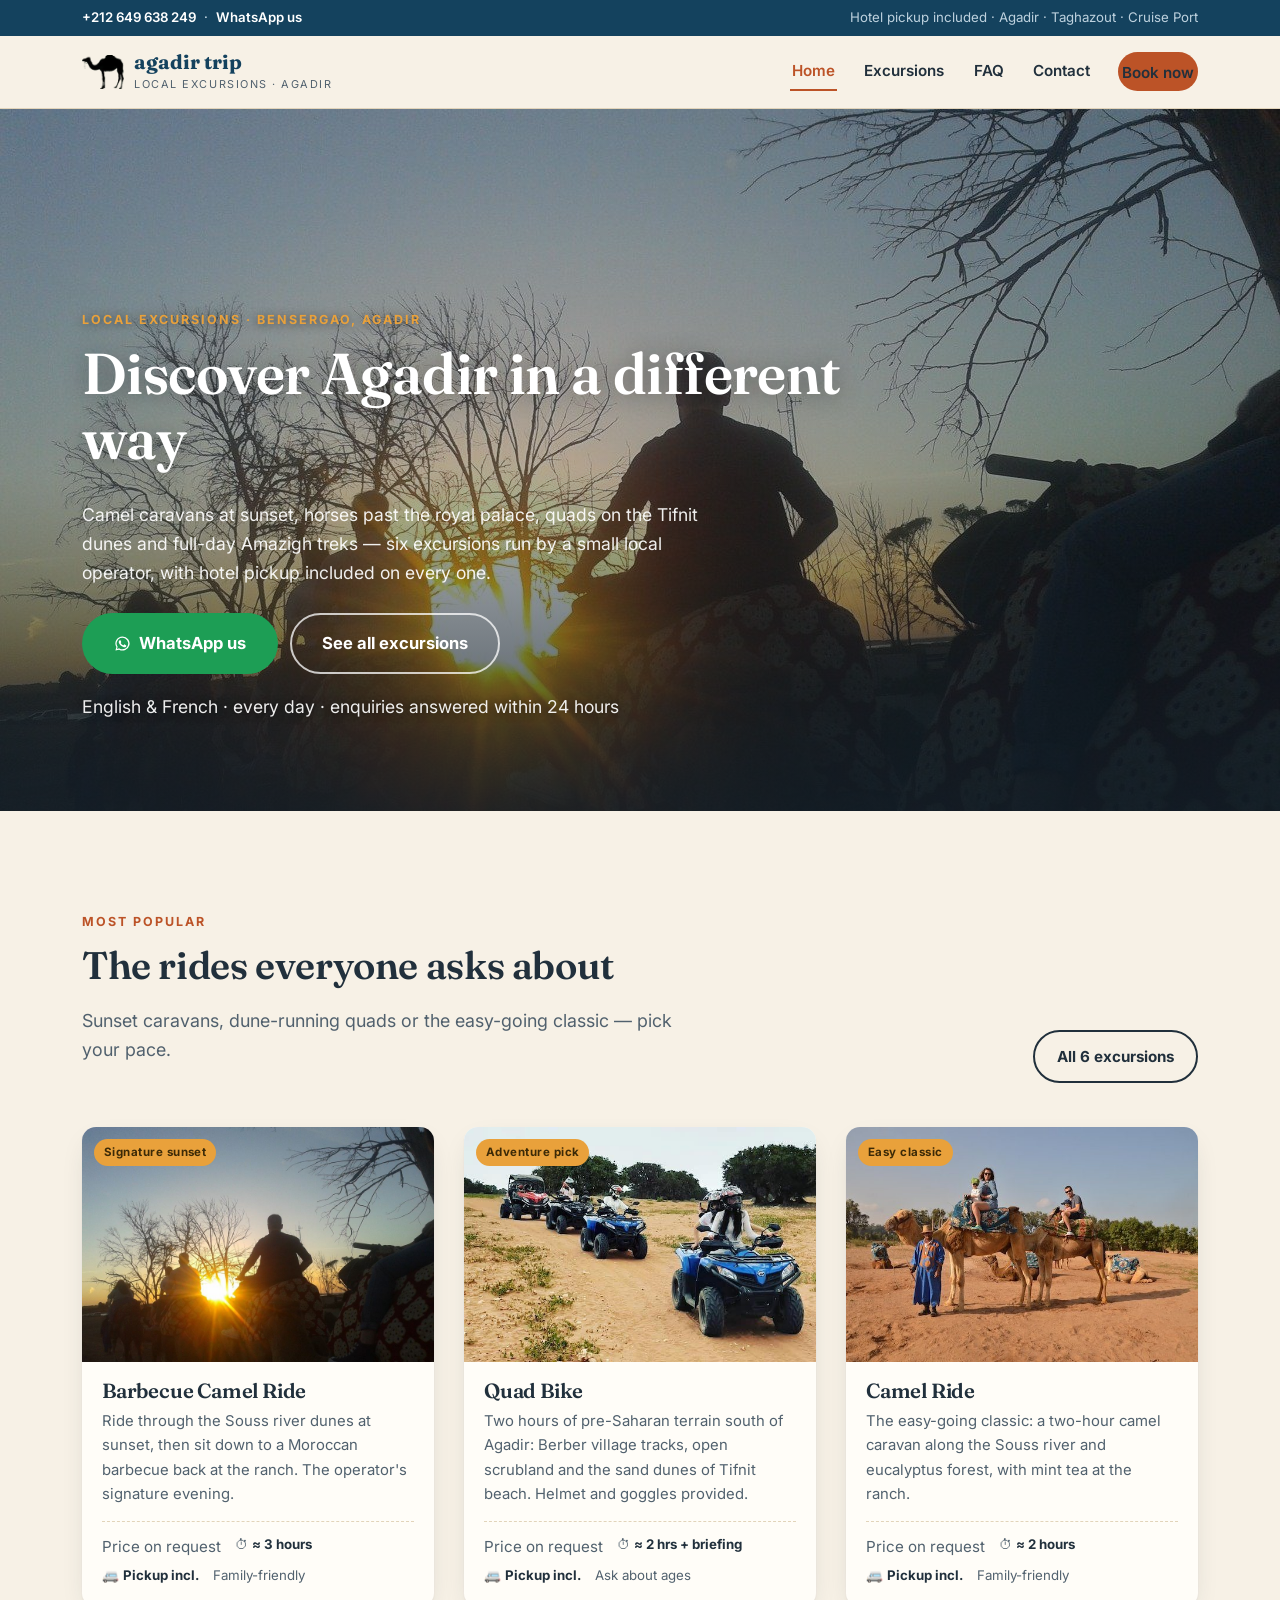
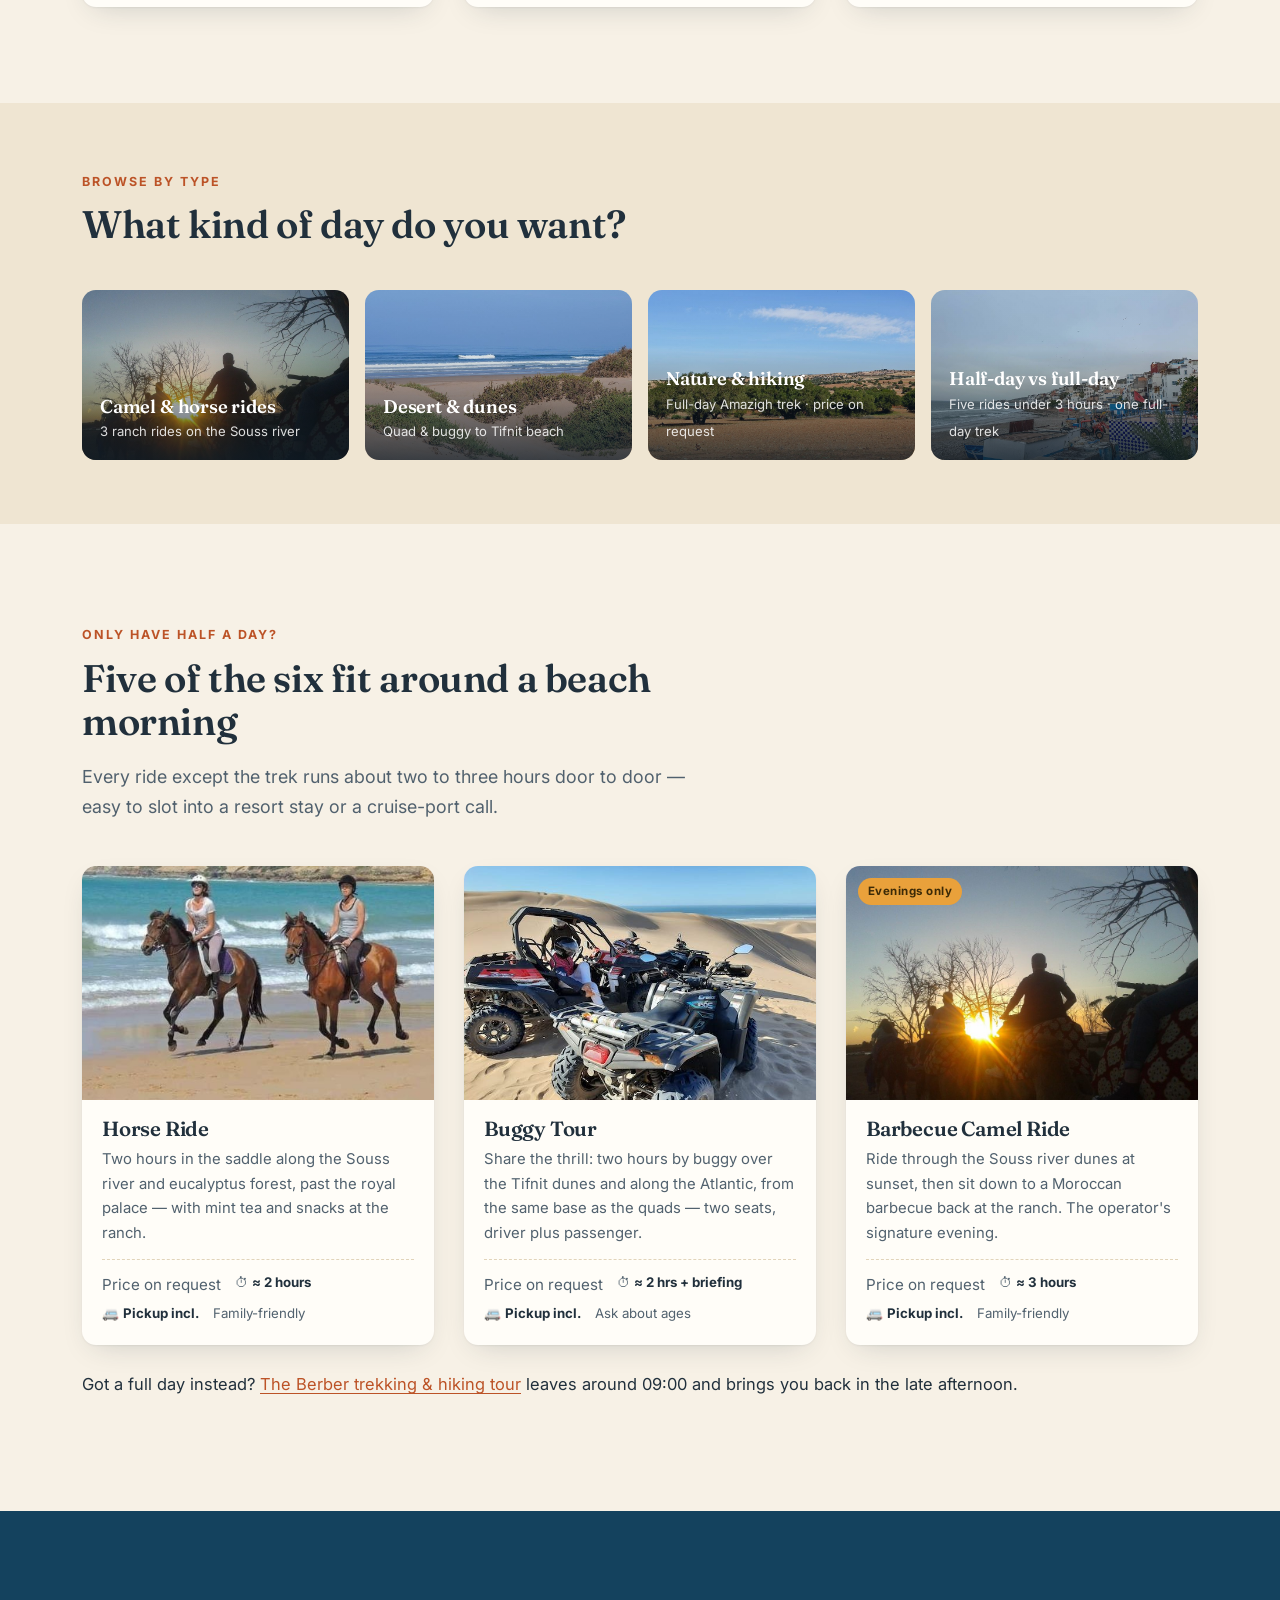
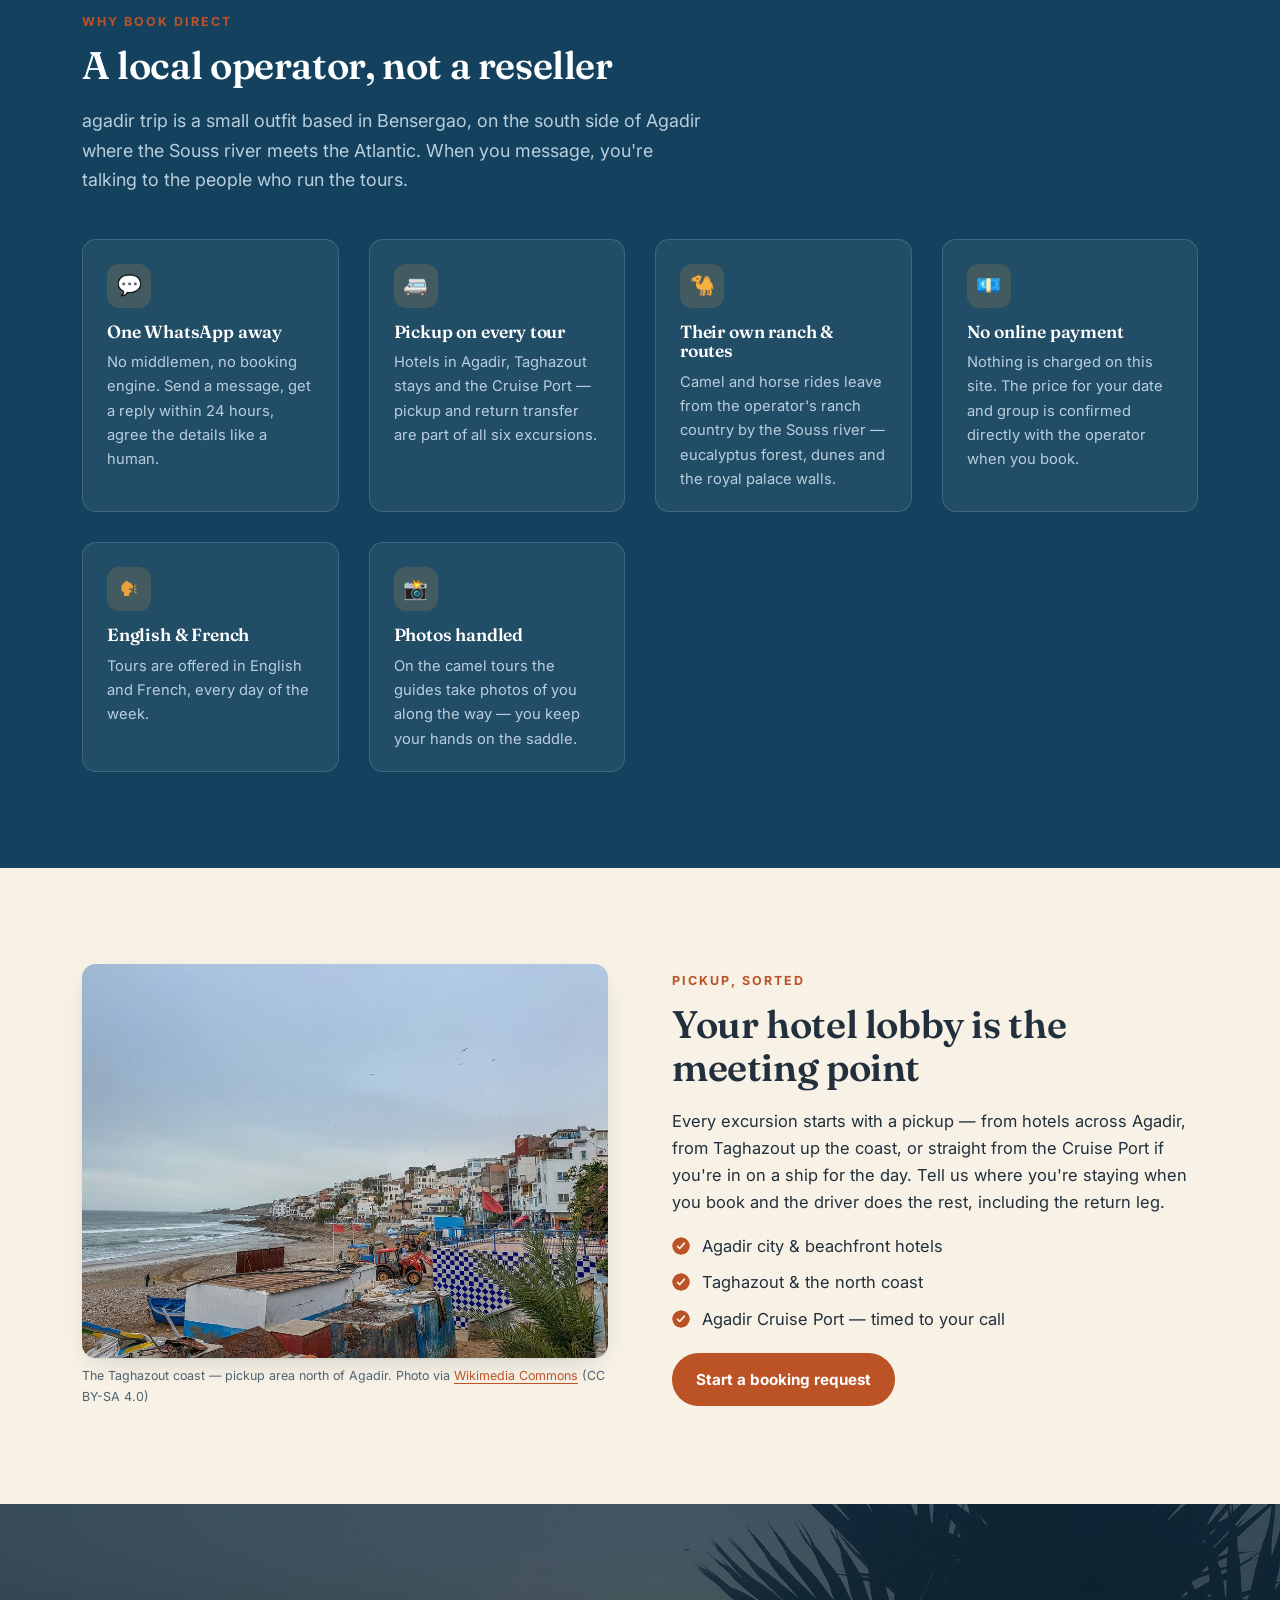
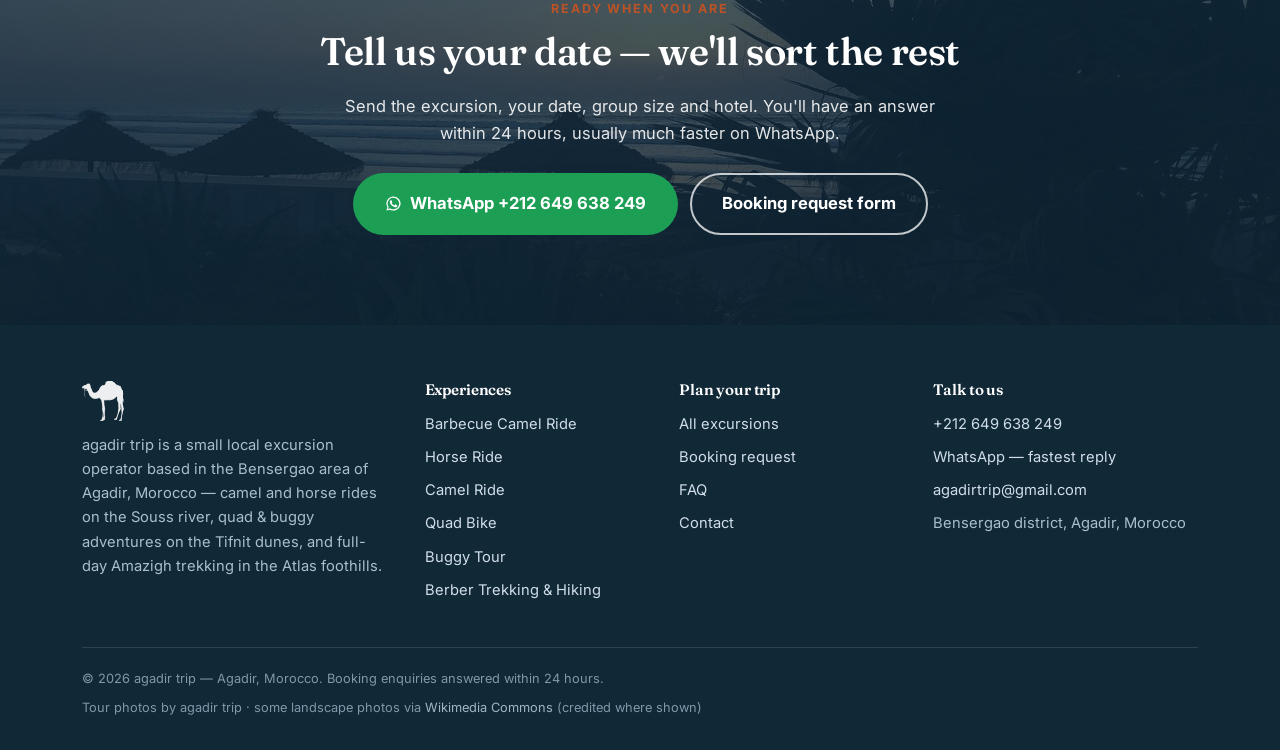
==== commit bf338efc: "Remove stale 2021 pricing site-wide; price-on-request treatment" ====
--- a/index.html
+++ b/index.html
@@ -82,7 +82,7 @@
     <h3><a href="agadir-barbecue-camel-ride/">Barbecue Camel Ride</a></h3>
     <p class="xcard-desc">Ride through the Souss river dunes at sunset, then sit down to a Moroccan barbecue back at the ranch. The operator's signature evening.</p>
     <div class="xcard-meta">
-      <span class="xcard-price">from <strong>$40</strong></span>
+      <span class="xcard-price">Price on request</span>
       <span>⏱ <strong>≈ 3 hours</strong></span>
       <span>🚐 <strong>Pickup incl.</strong></span>
       <span>Family-friendly</span>
@@ -97,7 +97,7 @@
     <h3><a href="quad-bike-in-agadir/">Quad Bike</a></h3>
     <p class="xcard-desc">Two hours of pre-Saharan terrain south of Agadir: Berber village tracks, open scrubland and the sand dunes of Tifnit beach. Helmet and goggles provided.</p>
     <div class="xcard-meta">
-      <span class="xcard-price">from <strong>$40</strong></span>
+      <span class="xcard-price">Price on request</span>
       <span>⏱ <strong>≈ 2 hrs + briefing</strong></span>
       <span>🚐 <strong>Pickup incl.</strong></span>
       <span>Ask about ages</span>
@@ -105,14 +105,14 @@
   </div>
 </article>
       <article class="xcard reveal">
-  <div class="xcard-media"><div class="badge-row"><span class="badge badge-amber">Best value</span></div>
+  <div class="xcard-media"><div class="badge-row"><span class="badge badge-amber">Easy classic</span></div>
     <img src="assets/img/card-camel.jpg" alt="Families with children riding camels at the ranch near Agadir" loading="lazy" width="600" height="400">
   </div>
   <div class="xcard-body">
     <h3><a href="camel-ride-in-agadir/">Camel Ride</a></h3>
-    <p class="xcard-desc">The easy-going classic: a two-hour camel caravan along the Souss river and eucalyptus forest, with mint tea at the ranch. The most affordable ride on the list.</p>
-    <div class="xcard-meta">
-      <span class="xcard-price">from <strong>$20</strong></span>
+    <p class="xcard-desc">The easy-going classic: a two-hour camel caravan along the Souss river and eucalyptus forest, with mint tea at the ranch.</p>
+    <div class="xcard-meta">
+      <span class="xcard-price">Price on request</span>
       <span>⏱ <strong>≈ 2 hours</strong></span>
       <span>🚐 <strong>Pickup incl.</strong></span>
       <span>Family-friendly</span>
@@ -132,11 +132,11 @@
     <div class="type-grid">
       <a class="type-tile reveal" href="agadir-barbecue-camel-ride/">
         <img src="assets/img/card-bbq-camel.jpg" alt="" loading="lazy" width="900" height="675">
-        <div class="type-body"><h3>Camel &amp; horse rides</h3><span>3 ranch rides on the Souss river · from $20</span></div>
+        <div class="type-body"><h3>Camel &amp; horse rides</h3><span>3 ranch rides on the Souss river</span></div>
       </a>
       <a class="type-tile reveal" href="quad-bike-in-agadir/">
         <img src="assets/img/atm-dunes-sidi-rabat.jpg" alt="" loading="lazy" width="1200" height="675">
-        <div class="type-body"><h3>Desert &amp; dunes</h3><span>Quad &amp; buggy to Tifnit beach · from $40</span></div>
+        <div class="type-body"><h3>Desert &amp; dunes</h3><span>Quad &amp; buggy to Tifnit beach</span></div>
       </a>
       <a class="type-tile reveal" href="trekking-and-hiking-tour-in-agadir-with-the-locals-amazigh-people/">
         <img src="assets/img/card-trek.jpg" alt="" loading="lazy" width="900" height="598">
@@ -166,7 +166,7 @@
     <h3><a href="agadir-horse-ride/">Horse Ride</a></h3>
     <p class="xcard-desc">Two hours in the saddle along the Souss river and eucalyptus forest, past the royal palace — with mint tea and snacks at the ranch.</p>
     <div class="xcard-meta">
-      <span class="xcard-price">from <strong>$30</strong></span>
+      <span class="xcard-price">Price on request</span>
       <span>⏱ <strong>≈ 2 hours</strong></span>
       <span>🚐 <strong>Pickup incl.</strong></span>
       <span>Family-friendly</span>
@@ -181,7 +181,7 @@
     <h3><a href="buggy-tour-in-agadir/">Buggy Tour</a></h3>
     <p class="xcard-desc">Share the thrill: two hours by buggy over the Tifnit dunes and along the Atlantic, from the same base as the quads — two seats, driver plus passenger.</p>
     <div class="xcard-meta">
-      <span class="xcard-price">from <strong>$55</strong></span>
+      <span class="xcard-price">Price on request</span>
       <span>⏱ <strong>≈ 2 hrs + briefing</strong></span>
       <span>🚐 <strong>Pickup incl.</strong></span>
       <span>Ask about ages</span>
@@ -196,7 +196,7 @@
     <h3><a href="agadir-barbecue-camel-ride/">Barbecue Camel Ride</a></h3>
     <p class="xcard-desc">Ride through the Souss river dunes at sunset, then sit down to a Moroccan barbecue back at the ranch. The operator's signature evening.</p>
     <div class="xcard-meta">
-      <span class="xcard-price">from <strong>$40</strong></span>
+      <span class="xcard-price">Price on request</span>
       <span>⏱ <strong>≈ 3 hours</strong></span>
       <span>🚐 <strong>Pickup incl.</strong></span>
       <span>Family-friendly</span>
@@ -219,7 +219,7 @@
       <div class="feature reveal"><div class="f-icon">💬</div><h3>One WhatsApp away</h3><p>No middlemen, no booking engine. Send a message, get a reply within 24 hours, agree the details like a human.</p></div>
       <div class="feature reveal"><div class="f-icon">🚐</div><h3>Pickup on every tour</h3><p>Hotels in Agadir, Taghazout stays and the Cruise Port — pickup and return transfer are part of all six excursions.</p></div>
       <div class="feature reveal"><div class="f-icon">🐪</div><h3>Their own ranch &amp; routes</h3><p>Camel and horse rides leave from the operator's ranch country by the Souss river — eucalyptus forest, dunes and the royal palace walls.</p></div>
-      <div class="feature reveal"><div class="f-icon">💶</div><h3>No online payment</h3><p>Nothing is charged on this site. Prices are published as "from" rates and the final price is confirmed when you book.</p></div>
+      <div class="feature reveal"><div class="f-icon">💶</div><h3>No online payment</h3><p>Nothing is charged on this site. The price for your date and group is confirmed directly with the operator when you book.</p></div>
       <div class="feature reveal"><div class="f-icon">🗣</div><h3>English &amp; French</h3><p>Tours are offered in English and French, every day of the week.</p></div>
       <div class="feature reveal"><div class="f-icon">📸</div><h3>Photos handled</h3><p>On the camel tours the guides take photos of you along the way — you keep your hands on the saddle.</p></div>
     </div>
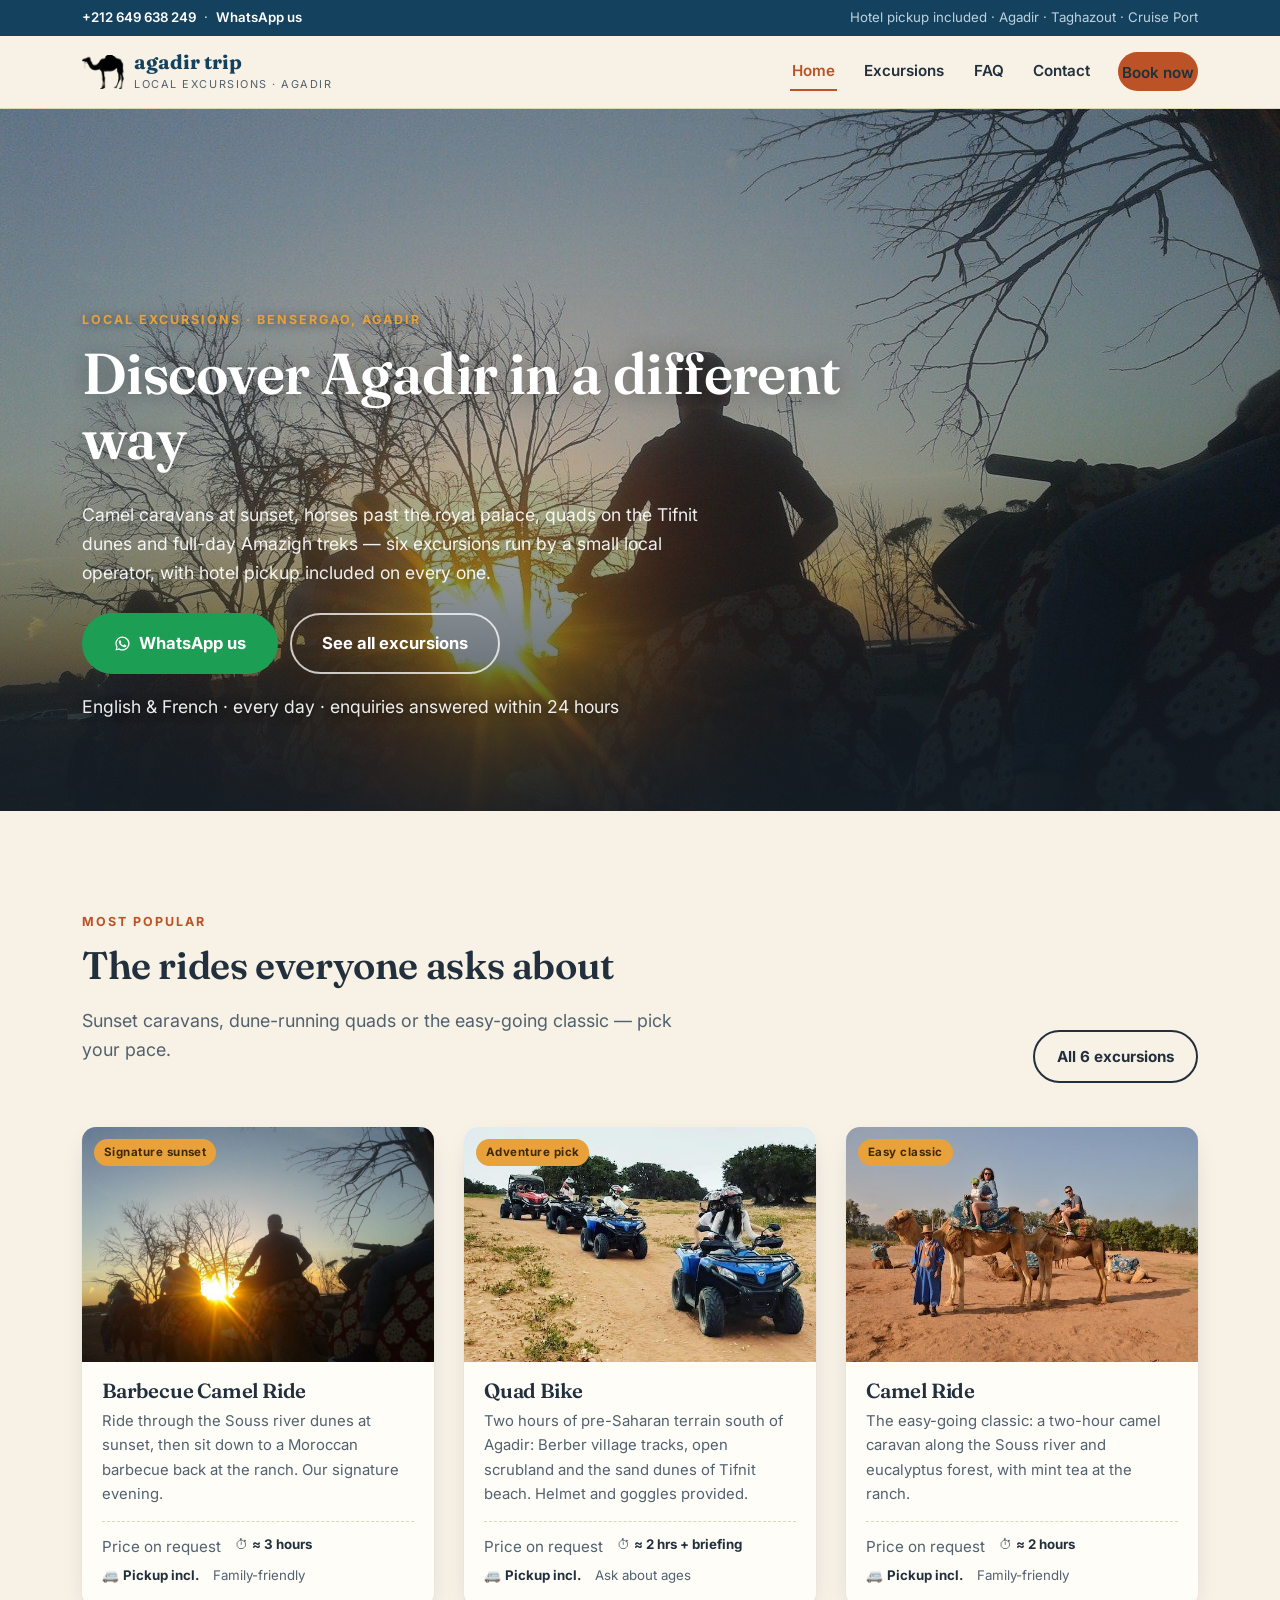
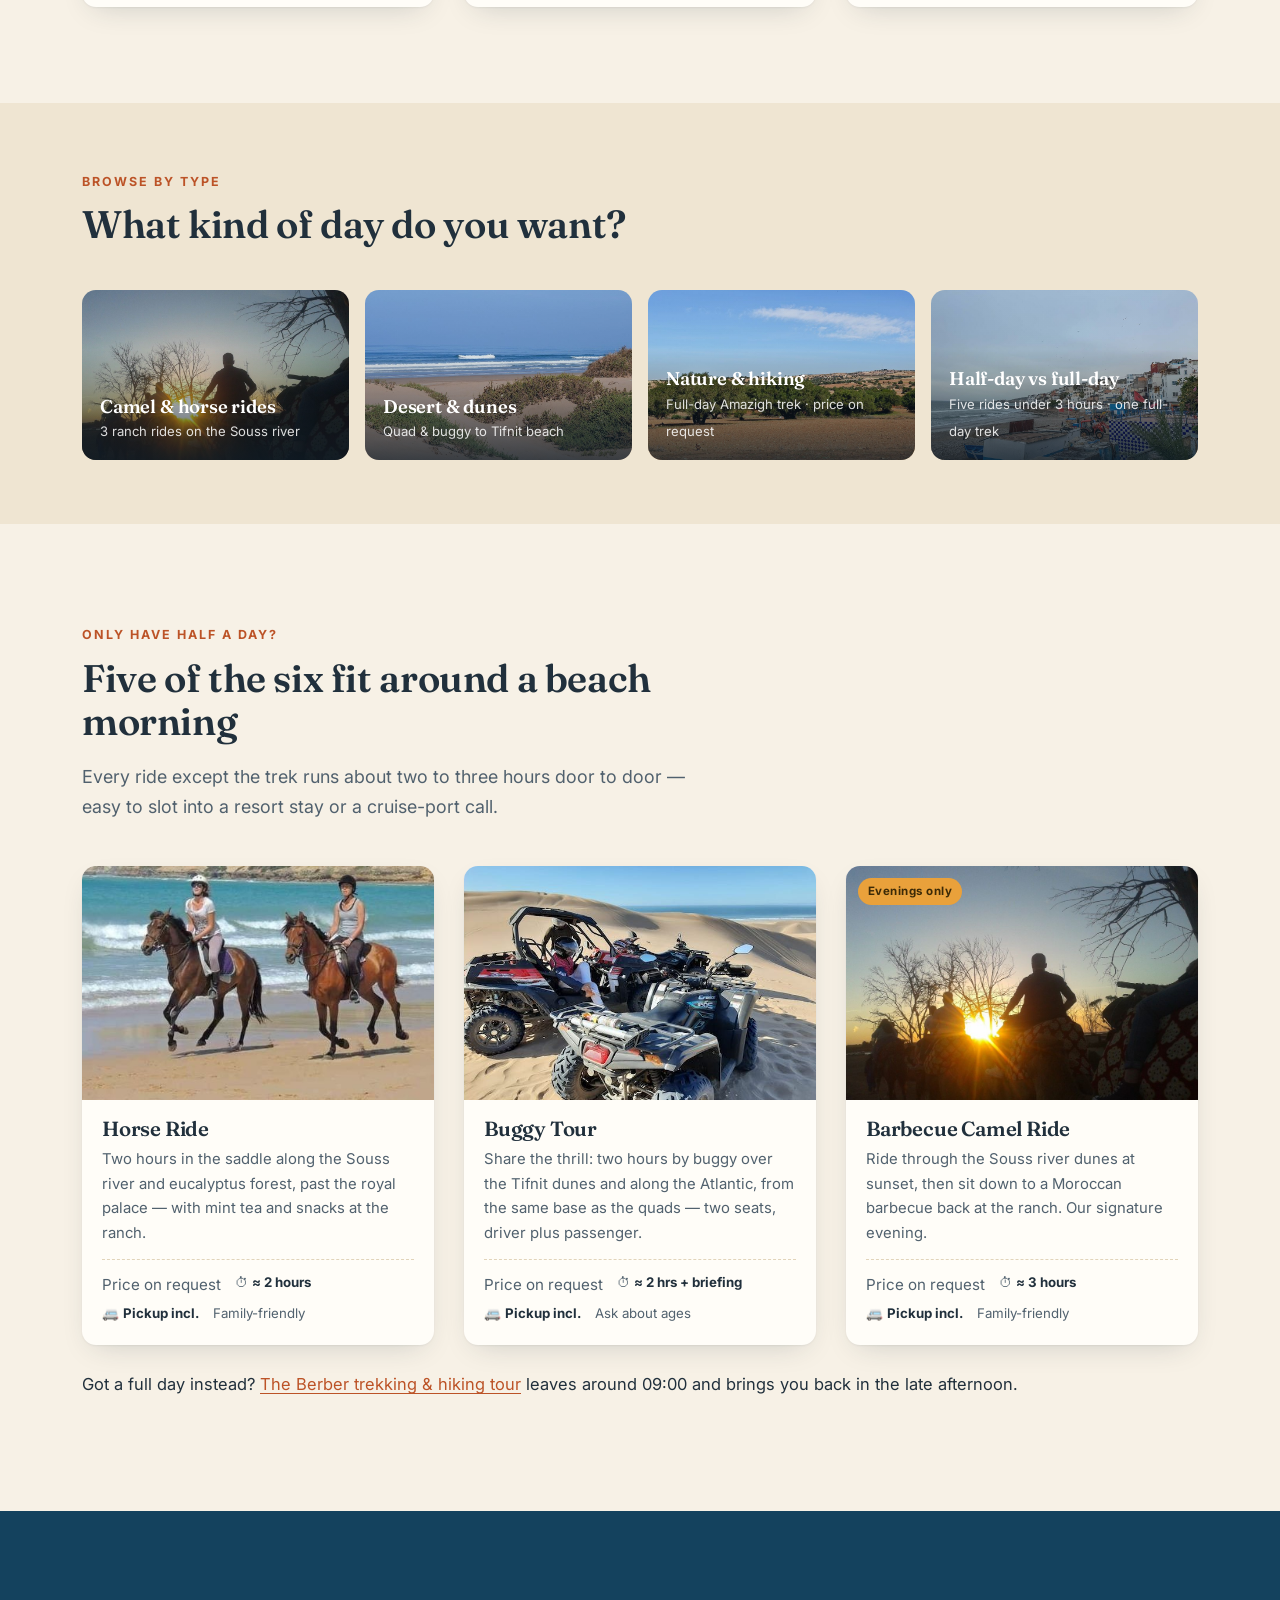
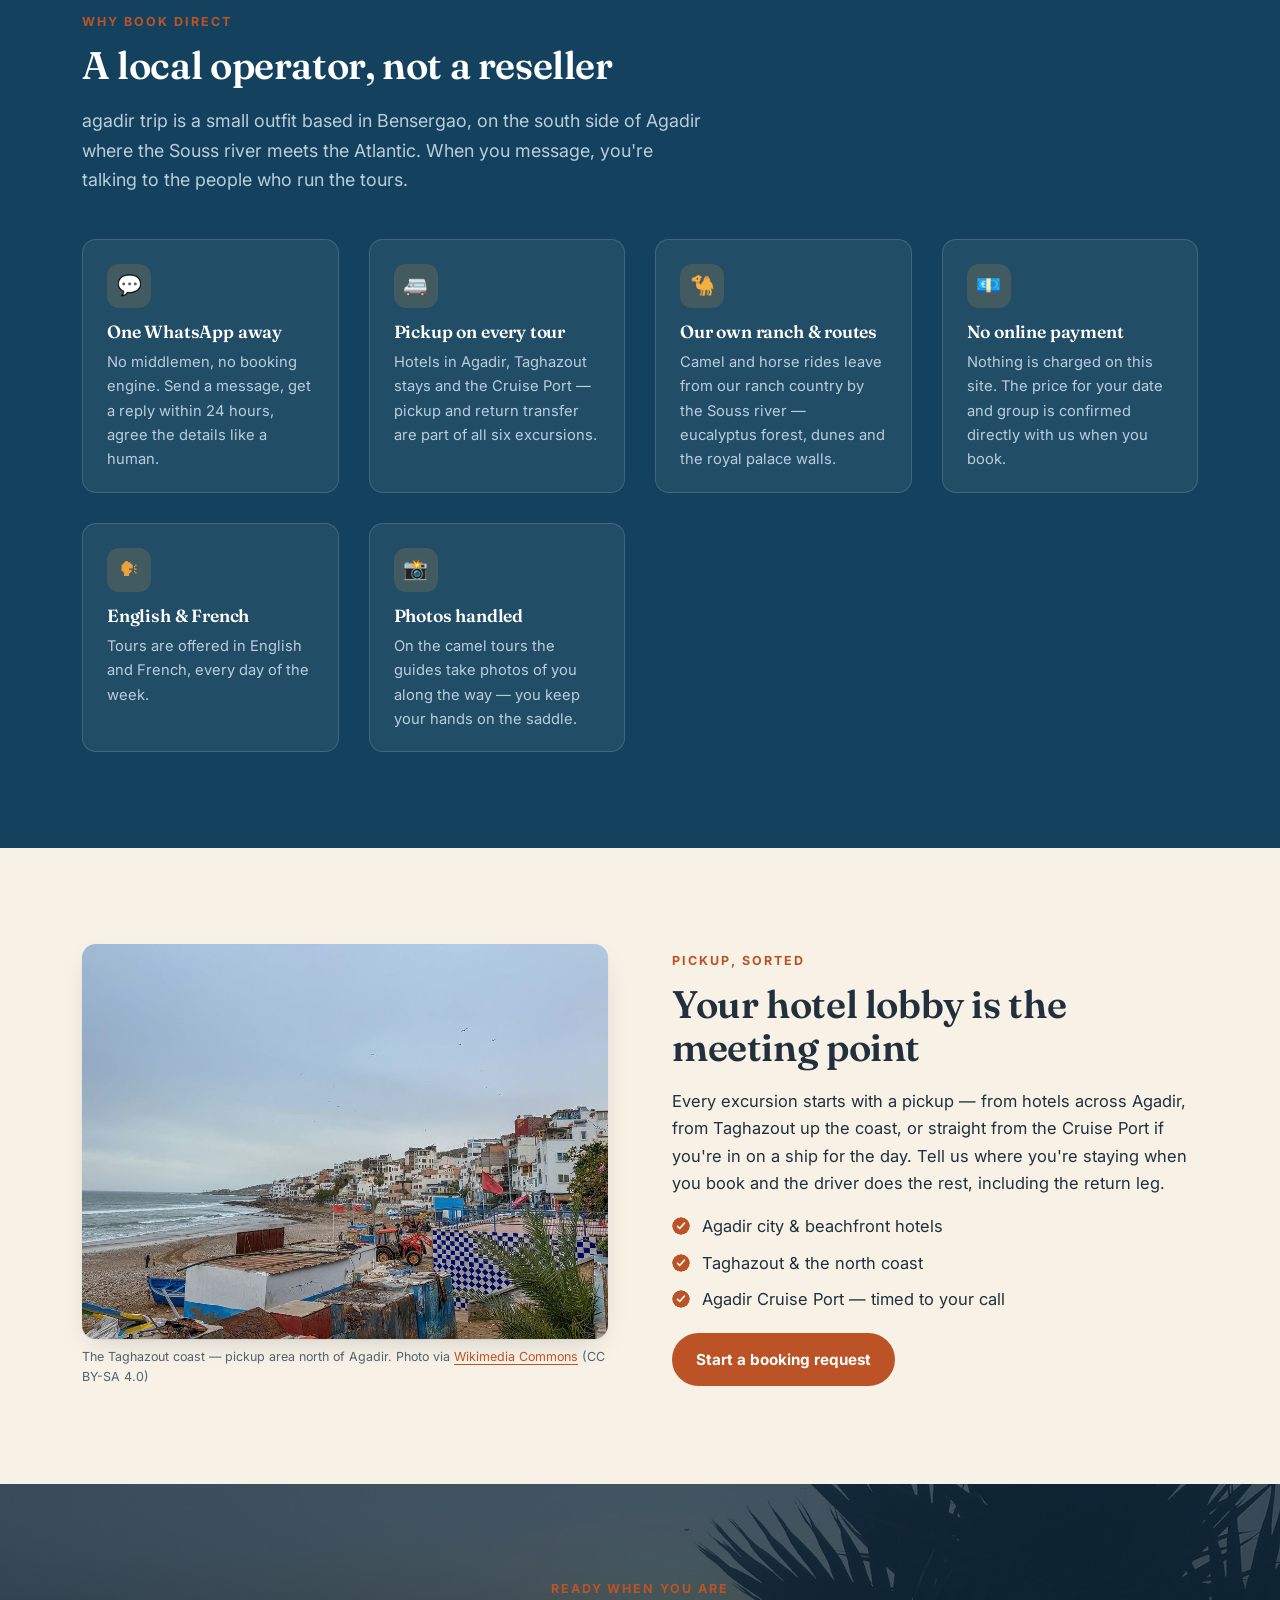
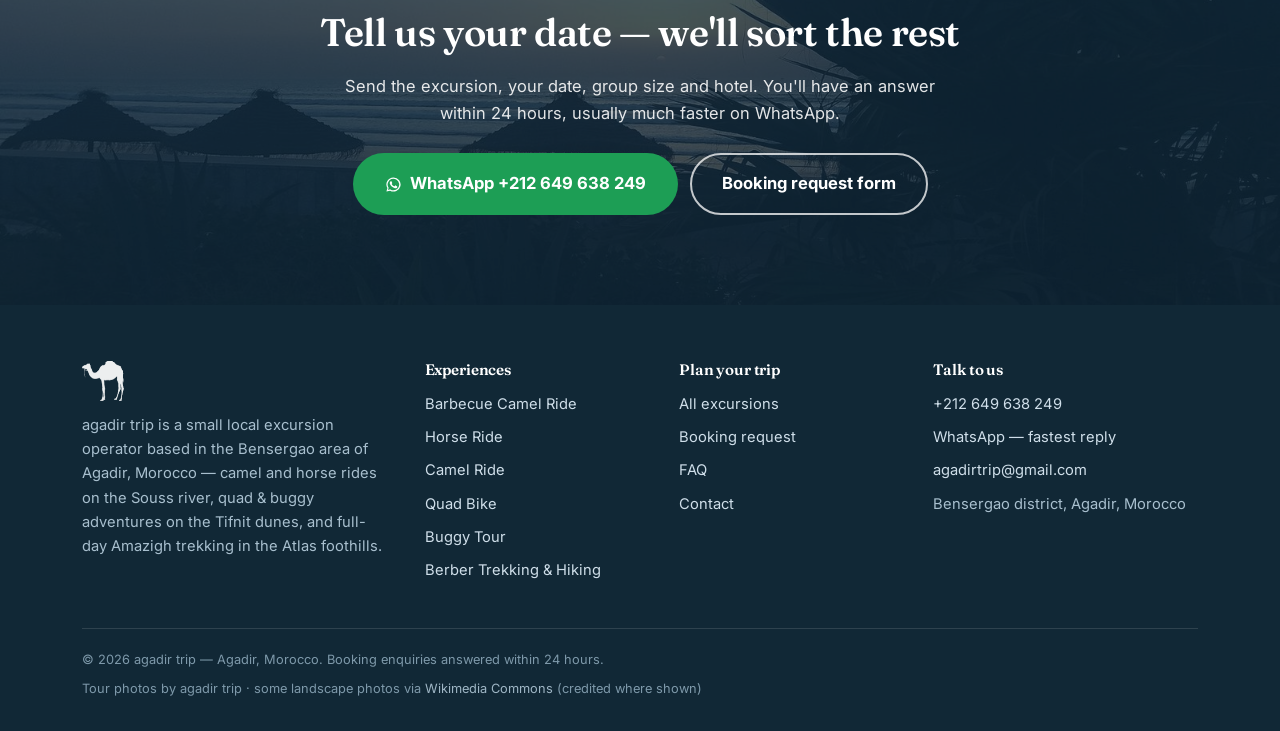
==== commit c880a989: "Switch site voice to first person" ====
--- a/index.html
+++ b/index.html
@@ -80,7 +80,7 @@
   </div>
   <div class="xcard-body">
     <h3><a href="agadir-barbecue-camel-ride/">Barbecue Camel Ride</a></h3>
-    <p class="xcard-desc">Ride through the Souss river dunes at sunset, then sit down to a Moroccan barbecue back at the ranch. The operator's signature evening.</p>
+    <p class="xcard-desc">Ride through the Souss river dunes at sunset, then sit down to a Moroccan barbecue back at the ranch. Our signature evening.</p>
     <div class="xcard-meta">
       <span class="xcard-price">Price on request</span>
       <span>⏱ <strong>≈ 3 hours</strong></span>
@@ -194,7 +194,7 @@
   </div>
   <div class="xcard-body">
     <h3><a href="agadir-barbecue-camel-ride/">Barbecue Camel Ride</a></h3>
-    <p class="xcard-desc">Ride through the Souss river dunes at sunset, then sit down to a Moroccan barbecue back at the ranch. The operator's signature evening.</p>
+    <p class="xcard-desc">Ride through the Souss river dunes at sunset, then sit down to a Moroccan barbecue back at the ranch. Our signature evening.</p>
     <div class="xcard-meta">
       <span class="xcard-price">Price on request</span>
       <span>⏱ <strong>≈ 3 hours</strong></span>
@@ -218,8 +218,8 @@
     <div class="feature-grid">
       <div class="feature reveal"><div class="f-icon">💬</div><h3>One WhatsApp away</h3><p>No middlemen, no booking engine. Send a message, get a reply within 24 hours, agree the details like a human.</p></div>
       <div class="feature reveal"><div class="f-icon">🚐</div><h3>Pickup on every tour</h3><p>Hotels in Agadir, Taghazout stays and the Cruise Port — pickup and return transfer are part of all six excursions.</p></div>
-      <div class="feature reveal"><div class="f-icon">🐪</div><h3>Their own ranch &amp; routes</h3><p>Camel and horse rides leave from the operator's ranch country by the Souss river — eucalyptus forest, dunes and the royal palace walls.</p></div>
-      <div class="feature reveal"><div class="f-icon">💶</div><h3>No online payment</h3><p>Nothing is charged on this site. The price for your date and group is confirmed directly with the operator when you book.</p></div>
+      <div class="feature reveal"><div class="f-icon">🐪</div><h3>Our own ranch &amp; routes</h3><p>Camel and horse rides leave from our ranch country by the Souss river — eucalyptus forest, dunes and the royal palace walls.</p></div>
+      <div class="feature reveal"><div class="f-icon">💶</div><h3>No online payment</h3><p>Nothing is charged on this site. The price for your date and group is confirmed directly with us when you book.</p></div>
       <div class="feature reveal"><div class="f-icon">🗣</div><h3>English &amp; French</h3><p>Tours are offered in English and French, every day of the week.</p></div>
       <div class="feature reveal"><div class="f-icon">📸</div><h3>Photos handled</h3><p>On the camel tours the guides take photos of you along the way — you keep your hands on the saddle.</p></div>
     </div>
